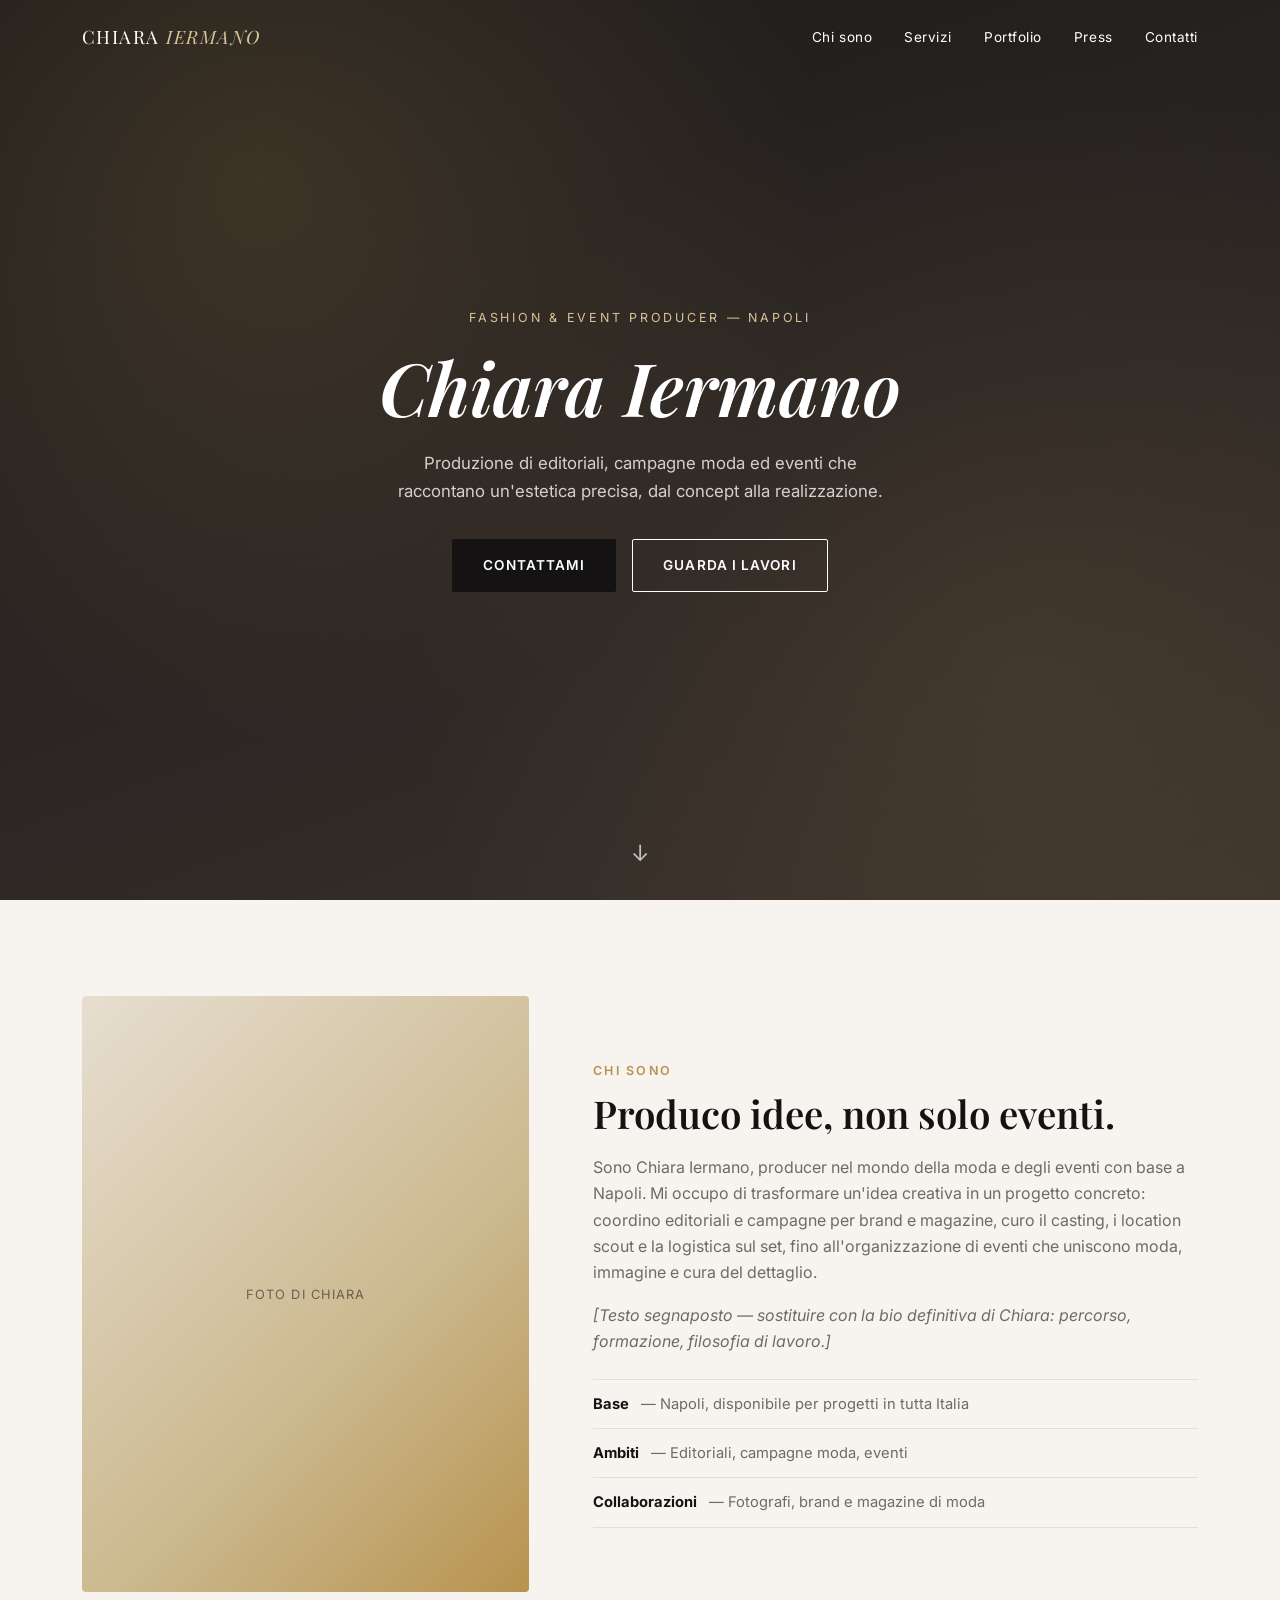
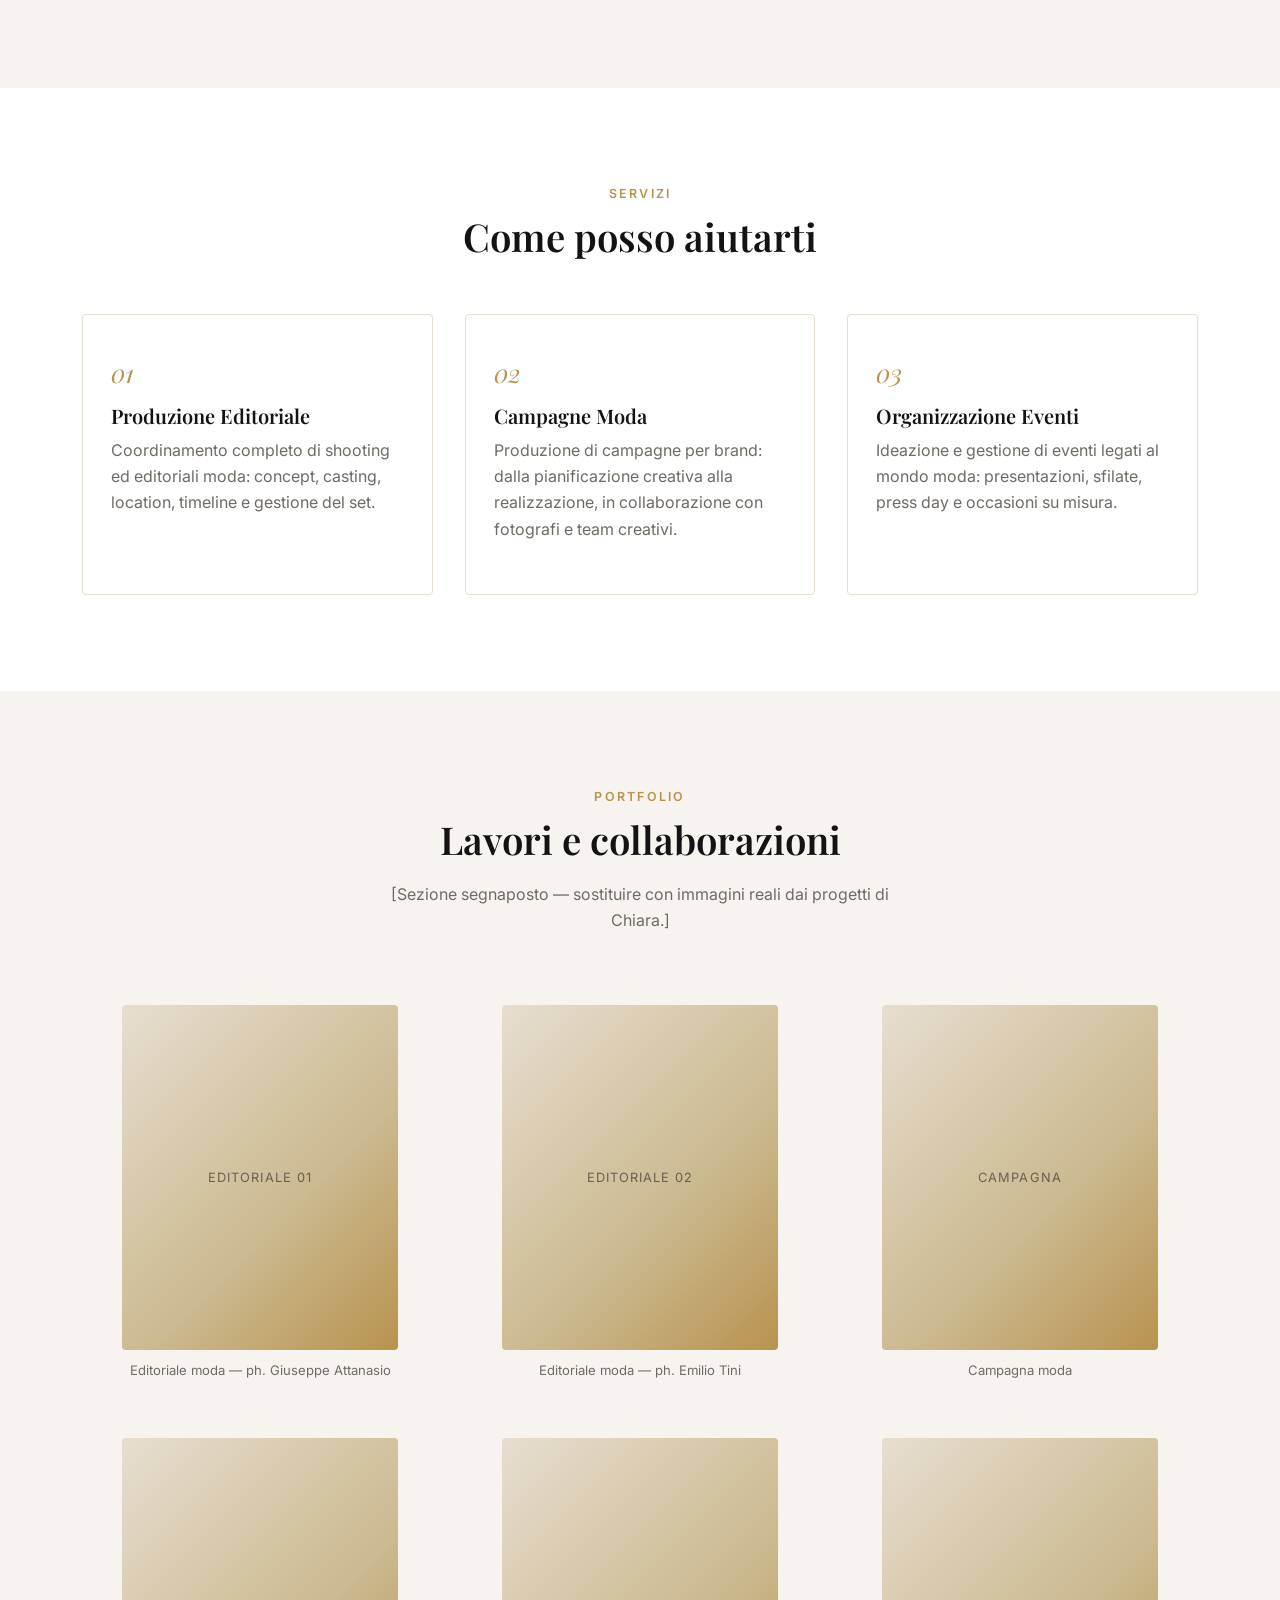
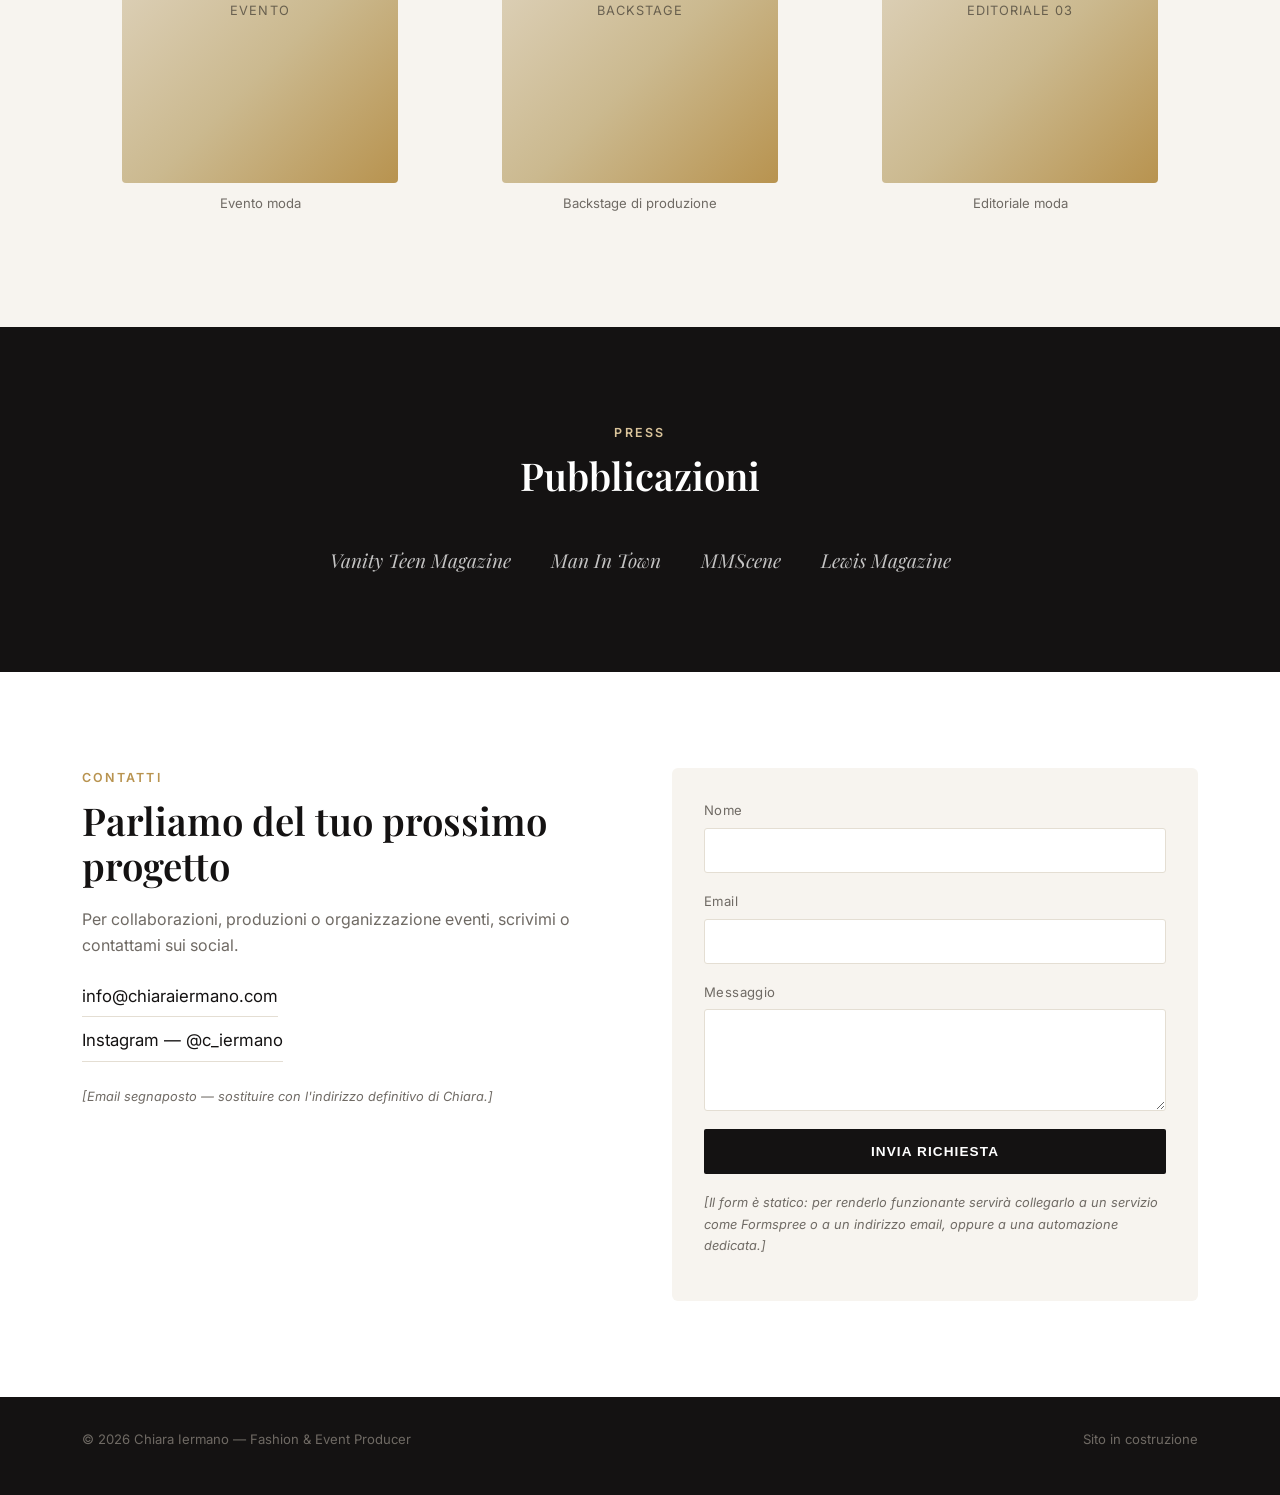
==== index.html @ 9335c9b2 "Primo commit: sito Chiara Iermano" ====
<!DOCTYPE html>
<html lang="it">
<head>
<meta charset="UTF-8">
<meta name="viewport" content="width=device-width, initial-scale=1.0">
<title>Chiara Iermano — Fashion &amp; Event Producer</title>
<meta name="description" content="Chiara Iermano, producer moda ed eventi a Napoli. Produzione editoriali, campagne e organizzazione eventi.">

<!-- Favicon -->
<link rel="icon" href="images/favicon.svg" type="image/svg+xml">

<!-- Fonts -->
<link rel="preconnect" href="https://fonts.googleapis.com">
<link rel="preconnect" href="https://fonts.gstatic.com" crossorigin>
<link href="https://fonts.googleapis.com/css2?family=Playfair+Display:ital,wght@0,400;0,600;1,400&family=Inter:wght@300;400;500;600&display=swap" rel="stylesheet">

<link rel="stylesheet" href="css/style.css">
</head>
<body>

<!-- ===== NAV ===== -->
<header class="site-header" id="site-header">
  <div class="container header-inner">
    <a href="#top" class="logo">CHIARA <span>IERMANO</span></a>
    <nav class="main-nav" id="main-nav">
      <a href="#about">Chi sono</a>
      <a href="#services">Servizi</a>
      <a href="#portfolio">Portfolio</a>
      <a href="#press">Press</a>
      <a href="#contact">Contatti</a>
    </nav>
    <button class="nav-toggle" id="nav-toggle" aria-label="Apri menu">
      <span></span><span></span><span></span>
    </button>
  </div>
</header>

<!-- ===== HERO ===== -->
<section class="hero" id="top">
  <div class="hero-overlay"></div>
  <div class="hero-content">
    <p class="eyebrow">Fashion &amp; Event Producer — Napoli</p>
    <h1>Chiara Iermano</h1>
    <p class="hero-sub">Produzione di editoriali, campagne moda ed eventi che raccontano un'estetica precisa, dal concept alla realizzazione.</p>
    <div class="hero-actions">
      <a href="#contact" class="btn btn-primary">Contattami</a>
      <a href="#portfolio" class="btn btn-outline">Guarda i lavori</a>
    </div>
  </div>
  <a href="#about" class="scroll-cue" aria-label="Scorri">↓</a>
</section>

<!-- ===== ABOUT ===== -->
<section class="about" id="about">
  <div class="container about-grid">
    <div class="about-media">
      <div class="media-placeholder portrait">
        <span>Foto di Chiara</span>
      </div>
    </div>
    <div class="about-text">
      <p class="section-label">Chi sono</p>
      <h2>Produco idee, non solo eventi.</h2>
      <p>
        Sono Chiara Iermano, producer nel mondo della moda e degli eventi con base a Napoli.
        Mi occupo di trasformare un'idea creativa in un progetto concreto: coordino
        editoriali e campagne per brand e magazine, curo il casting, i location scout e la
        logistica sul set, fino all'organizzazione di eventi che uniscono moda, immagine e
        cura del dettaglio.
      </p>
      <p>
        <em>[Testo segnaposto — sostituire con la bio definitiva di Chiara: percorso,
        formazione, filosofia di lavoro.]</em>
      </p>
      <ul class="about-facts">
        <li><strong>Base</strong> — Napoli, disponibile per progetti in tutta Italia</li>
        <li><strong>Ambiti</strong> — Editoriali, campagne moda, eventi</li>
        <li><strong>Collaborazioni</strong> — Fotografi, brand e magazine di moda</li>
      </ul>
    </div>
  </div>
</section>

<!-- ===== SERVICES ===== -->
<section class="services" id="services">
  <div class="container">
    <p class="section-label center">Servizi</p>
    <h2 class="center">Come posso aiutarti</h2>
    <div class="services-grid">
      <article class="service-card">
        <div class="service-icon">01</div>
        <h3>Produzione Editoriale</h3>
        <p>Coordinamento completo di shooting ed editoriali moda: concept, casting,
        location, timeline e gestione del set.</p>
      </article>
      <article class="service-card">
        <div class="service-icon">02</div>
        <h3>Campagne Moda</h3>
        <p>Produzione di campagne per brand: dalla pianificazione creativa alla
        realizzazione, in collaborazione con fotografi e team creativi.</p>
      </article>
      <article class="service-card">
        <div class="service-icon">03</div>
        <h3>Organizzazione Eventi</h3>
        <p>Ideazione e gestione di eventi legati al mondo moda: presentazioni,
        sfilate, press day e occasioni su misura.</p>
      </article>
    </div>
  </div>
</section>

<!-- ===== PORTFOLIO ===== -->
<section class="portfolio" id="portfolio">
  <div class="container">
    <p class="section-label center">Portfolio</p>
    <h2 class="center">Lavori e collaborazioni</h2>
    <p class="section-intro center">
      [Sezione segnaposto — sostituire con immagini reali dai progetti di Chiara.]
    </p>
    <div class="portfolio-grid">
      <figure class="portfolio-item">
        <div class="media-placeholder"><span>Editoriale 01</span></div>
        <figcaption>Editoriale moda — ph. Giuseppe Attanasio</figcaption>
      </figure>
      <figure class="portfolio-item">
        <div class="media-placeholder"><span>Editoriale 02</span></div>
        <figcaption>Editoriale moda — ph. Emilio Tini</figcaption>
      </figure>
      <figure class="portfolio-item">
        <div class="media-placeholder"><span>Campagna</span></div>
        <figcaption>Campagna moda</figcaption>
      </figure>
      <figure class="portfolio-item">
        <div class="media-placeholder"><span>Evento</span></div>
        <figcaption>Evento moda</figcaption>
      </figure>
      <figure class="portfolio-item">
        <div class="media-placeholder"><span>Backstage</span></div>
        <figcaption>Backstage di produzione</figcaption>
      </figure>
      <figure class="portfolio-item">
        <div class="media-placeholder"><span>Editoriale 03</span></div>
        <figcaption>Editoriale moda</figcaption>
      </figure>
    </div>
  </div>
</section>

<!-- ===== PRESS ===== -->
<section class="press" id="press">
  <div class="container">
    <p class="section-label center">Press</p>
    <h2 class="center">Pubblicazioni</h2>
    <div class="press-list">
      <span>Vanity Teen Magazine</span>
      <span>Man In Town</span>
      <span>MMScene</span>
      <span>Lewis Magazine</span>
    </div>
  </div>
</section>

<!-- ===== CONTACT ===== -->
<section class="contact" id="contact">
  <div class="container contact-grid">
    <div class="contact-text">
      <p class="section-label">Contatti</p>
      <h2>Parliamo del tuo prossimo progetto</h2>
      <p>Per collaborazioni, produzioni o organizzazione eventi, scrivimi o contattami sui social.</p>
      <div class="contact-details">
        <a href="mailto:info@chiaraiermano.com">info@chiaraiermano.com</a>
        <a href="https://www.instagram.com/c_iermano/" target="_blank" rel="noopener">Instagram — @c_iermano</a>
      </div>
      <p class="contact-note">[Email segnaposto — sostituire con l'indirizzo definitivo di Chiara.]</p>
    </div>
    <form class="contact-form" id="contact-form">
      <label>Nome
        <input type="text" name="name" required>
      </label>
      <label>Email
        <input type="email" name="email" required>
      </label>
      <label>Messaggio
        <textarea name="message" rows="4" required></textarea>
      </label>
      <button type="submit" class="btn btn-primary">Invia richiesta</button>
      <p class="form-note">[Il form è statico: per renderlo funzionante servirà collegarlo a un servizio come Formspree o a un indirizzo email, oppure a una automazione dedicata.]</p>
    </form>
  </div>
</section>

<footer class="site-footer">
  <div class="container footer-inner">
    <p>© <span id="year"></span> Chiara Iermano — Fashion &amp; Event Producer</p>
    <p class="footer-credit">Sito in costruzione</p>
  </div>
</footer>

<script src="js/main.js"></script>
</body>
</html>
---- css/style.css ----
/* ============================================
   Chiara Iermano — Fashion & Event Producer
   Stylesheet
   ============================================ */

:root {
  --color-ink: #141212;
  --color-cream: #f7f4ef;
  --color-white: #ffffff;
  --color-gold: #b8934f;
  --color-gold-soft: #d9c39a;
  --color-grey: #6f6a64;
  --color-line: #e4ded3;

  --font-display: "Playfair Display", Georgia, serif;
  --font-body: "Inter", -apple-system, BlinkMacSystemFont, "Segoe UI", sans-serif;

  --container-width: 1180px;
  --transition: 0.35s ease;
}

* { box-sizing: border-box; }

html { scroll-behavior: smooth; }

body {
  margin: 0;
  font-family: var(--font-body);
  color: var(--color-ink);
  background: var(--color-cream);
  line-height: 1.65;
  font-weight: 400;
}

img { max-width: 100%; display: block; }

.container {
  max-width: var(--container-width);
  margin: 0 auto;
  padding: 0 32px;
}

h1, h2, h3 {
  font-family: var(--font-display);
  font-weight: 600;
  line-height: 1.15;
  margin: 0 0 0.5em;
}

h2 { font-size: clamp(1.8rem, 3vw, 2.6rem); }
h3 { font-size: 1.25rem; }

p { margin: 0 0 1em; color: var(--color-grey); }

a { color: inherit; text-decoration: none; }

.center { text-align: center; }

.section-label {
  text-transform: uppercase;
  letter-spacing: 0.18em;
  font-size: 0.78rem;
  color: var(--color-gold);
  font-weight: 600;
  margin-bottom: 0.75em;
}

.section-intro {
  max-width: 560px;
  margin-left: auto;
  margin-right: auto;
}

section { padding: 96px 0; }

/* ===== Buttons ===== */
.btn {
  display: inline-block;
  padding: 14px 30px;
  border-radius: 2px;
  font-size: 0.85rem;
  letter-spacing: 0.08em;
  text-transform: uppercase;
  font-weight: 600;
  transition: background var(--transition), color var(--transition), border-color var(--transition);
  border: 1px solid transparent;
  cursor: pointer;
}

.btn-primary {
  background: var(--color-ink);
  color: var(--color-white);
}
.btn-primary:hover { background: var(--color-gold); }

.btn-outline {
  border-color: var(--color-white);
  color: var(--color-white);
}
.btn-outline:hover { background: rgba(255,255,255,0.12); }

/* ===== Header ===== */
.site-header {
  position: fixed;
  top: 0; left: 0; right: 0;
  z-index: 100;
  padding: 22px 0;
  transition: background var(--transition), padding var(--transition), box-shadow var(--transition);
}

.site-header.scrolled {
  background: rgba(247, 244, 239, 0.95);
  backdrop-filter: blur(6px);
  padding: 14px 0;
  box-shadow: 0 2px 18px rgba(0,0,0,0.06);
}

.header-inner {
  display: flex;
  align-items: center;
  justify-content: space-between;
}

.logo {
  font-family: var(--font-display);
  font-size: 1.15rem;
  letter-spacing: 0.08em;
  color: var(--color-white);
  transition: color var(--transition);
}
.logo span { color: var(--color-gold-soft); font-style: italic; }

.site-header.scrolled .logo { color: var(--color-ink); }
.site-header.scrolled .logo span { color: var(--color-gold); }

.main-nav {
  display: flex;
  gap: 32px;
}
.main-nav a {
  font-size: 0.85rem;
  letter-spacing: 0.04em;
  color: var(--color-white);
  transition: color var(--transition);
  position: relative;
}
.site-header.scrolled .main-nav a { color: var(--color-ink); }
.main-nav a::after {
  content: "";
  position: absolute;
  left: 0; bottom: -4px;
  width: 0; height: 1px;
  background: currentColor;
  transition: width var(--transition);
}
.main-nav a:hover::after { width: 100%; }

.nav-toggle {
  display: none;
  flex-direction: column;
  gap: 5px;
  background: none;
  border: none;
  cursor: pointer;
  padding: 6px;
}
.nav-toggle span {
  width: 24px; height: 2px;
  background: var(--color-white);
  transition: background var(--transition);
}
.site-header.scrolled .nav-toggle span { background: var(--color-ink); }

/* ===== Hero ===== */
.hero {
  position: relative;
  min-height: 100vh;
  display: flex;
  align-items: center;
  justify-content: center;
  text-align: center;
  background: linear-gradient(160deg, #1c1a19 0%, #2b2624 55%, #3a322c 100%);
  overflow: hidden;
}

.hero-overlay {
  position: absolute;
  inset: 0;
  background:
    radial-gradient(circle at 20% 20%, rgba(184,147,79,0.18), transparent 45%),
    radial-gradient(circle at 80% 75%, rgba(184,147,79,0.12), transparent 50%);
}

.hero-content {
  position: relative;
  z-index: 1;
  max-width: 720px;
  padding: 0 24px;
  color: var(--color-white);
}

.eyebrow {
  text-transform: uppercase;
  letter-spacing: 0.22em;
  font-size: 0.78rem;
  color: var(--color-gold-soft);
  margin-bottom: 1.2em;
}

.hero h1 {
  font-size: clamp(2.6rem, 7vw, 4.6rem);
  font-style: italic;
  color: var(--color-white);
  margin-bottom: 0.3em;
}

.hero-sub {
  color: rgba(255,255,255,0.78);
  font-size: 1.05rem;
  max-width: 520px;
  margin: 0 auto 2em;
}

.hero-actions {
  display: flex;
  gap: 16px;
  justify-content: center;
  flex-wrap: wrap;
}

.scroll-cue {
  position: absolute;
  bottom: 28px;
  left: 50%;
  transform: translateX(-50%);
  color: rgba(255,255,255,0.7);
  font-size: 1.4rem;
  animation: bob 2.2s infinite ease-in-out;
}
@keyframes bob {
  0%, 100% { transform: translate(-50%, 0); }
  50% { transform: translate(-50%, 8px); }
}

/* ===== About ===== */
.about-grid {
  display: grid;
  grid-template-columns: 0.85fr 1.15fr;
  gap: 64px;
  align-items: center;
}

.media-placeholder {
  background: linear-gradient(135deg, #e7ded0, #cbb98f 60%, #b8934f);
  border-radius: 4px;
  display: flex;
  align-items: center;
  justify-content: center;
  color: rgba(20,18,18,0.55);
  font-size: 0.8rem;
  letter-spacing: 0.08em;
  text-transform: uppercase;
  aspect-ratio: 4 / 5;
}
.media-placeholder.portrait { aspect-ratio: 3 / 4; }

.about-facts {
  list-style: none;
  padding: 0;
  margin: 1.5em 0 0;
  border-top: 1px solid var(--color-line);
}
.about-facts li {
  padding: 12px 0;
  border-bottom: 1px solid var(--color-line);
  font-size: 0.92rem;
  color: var(--color-grey);
}
.about-facts strong { color: var(--color-ink); margin-right: 8px; }

/* ===== Services ===== */
.services { background: var(--color-white); }

.services-grid {
  display: grid;
  grid-template-columns: repeat(3, 1fr);
  gap: 32px;
  margin-top: 56px;
}

.service-card {
  padding: 36px 28px;
  border: 1px solid var(--color-line);
  border-radius: 4px;
  transition: transform var(--transition), box-shadow var(--transition), border-color var(--transition);
}
.service-card:hover {
  transform: translateY(-6px);
  box-shadow: 0 18px 40px rgba(20,18,18,0.08);
  border-color: transparent;
}

.service-icon {
  font-family: var(--font-display);
  font-style: italic;
  color: var(--color-gold);
  font-size: 1.6rem;
  margin-bottom: 0.4em;
}

/* ===== Portfolio ===== */
.portfolio-grid {
  display: grid;
  grid-template-columns: repeat(3, 1fr);
  gap: 24px;
  margin-top: 56px;
}

.portfolio-item figcaption {
  margin-top: 10px;
  font-size: 0.82rem;
  color: var(--color-grey);
  text-align: center;
}

/* ===== Press ===== */
.press { background: var(--color-ink); }
.press h2, .press .section-label { color: var(--color-white); }
.press .section-label { color: var(--color-gold-soft); }

.press-list {
  display: flex;
  flex-wrap: wrap;
  justify-content: center;
  gap: 40px;
  margin-top: 48px;
}
.press-list span {
  font-family: var(--font-display);
  font-style: italic;
  font-size: 1.2rem;
  color: rgba(255,255,255,0.75);
}

/* ===== Contact ===== */
.contact { background: var(--color-white); }

.contact-grid {
  display: grid;
  grid-template-columns: 1fr 1fr;
  gap: 64px;
  align-items: start;
}

.contact-details {
  display: flex;
  flex-direction: column;
  gap: 10px;
  margin: 1.5em 0;
}
.contact-details a {
  font-size: 1.05rem;
  border-bottom: 1px solid var(--color-line);
  padding-bottom: 6px;
  width: fit-content;
  transition: border-color var(--transition), color var(--transition);
}
.contact-details a:hover { border-color: var(--color-gold); color: var(--color-gold); }

.contact-note, .form-note {
  font-size: 0.8rem;
  color: var(--color-grey);
  font-style: italic;
}

.contact-form {
  display: flex;
  flex-direction: column;
  gap: 18px;
  background: var(--color-cream);
  padding: 32px;
  border-radius: 6px;
}
.contact-form label {
  display: flex;
  flex-direction: column;
  font-size: 0.82rem;
  letter-spacing: 0.03em;
  color: var(--color-grey);
  gap: 6px;
}
.contact-form input,
.contact-form textarea {
  font-family: var(--font-body);
  font-size: 0.95rem;
  padding: 12px 14px;
  border: 1px solid var(--color-line);
  border-radius: 3px;
  background: var(--color-white);
  color: var(--color-ink);
  resize: vertical;
}
.contact-form input:focus,
.contact-form textarea:focus {
  outline: none;
  border-color: var(--color-gold);
}

/* ===== Footer ===== */
.site-footer {
  background: var(--color-ink);
  color: rgba(255,255,255,0.6);
  padding: 32px 0;
  font-size: 0.82rem;
}
.footer-inner {
  display: flex;
  justify-content: space-between;
  flex-wrap: wrap;
  gap: 8px;
}

/* ===== Reveal animation ===== */
[data-reveal] {
  opacity: 0;
  transform: translateY(24px);
  transition: opacity 0.7s ease, transform 0.7s ease;
}
[data-reveal].is-visible {
  opacity: 1;
  transform: translateY(0);
}

/* ===== Responsive ===== */
@media (max-width: 900px) {
  .about-grid,
  .contact-grid { grid-template-columns: 1fr; }
  .services-grid { grid-template-columns: repeat(2, 1fr); }
  .portfolio-grid { grid-template-columns: repeat(2, 1fr); }
}

@media (max-width: 720px) {
  .main-nav {
    position: absolute;
    top: 100%;
    left: 0; right: 0;
    background: var(--color-cream);
    flex-direction: column;
    padding: 24px 32px;
    gap: 18px;
    display: none;
    box-shadow: 0 12px 24px rgba(0,0,0,0.08);
  }
  .main-nav.open { display: flex; }
  .main-nav a { color: var(--color-ink) !important; }
  .nav-toggle { display: flex; }
  .services-grid,
  .portfolio-grid { grid-template-columns: 1fr; }
  section { padding: 72px 0; }
}
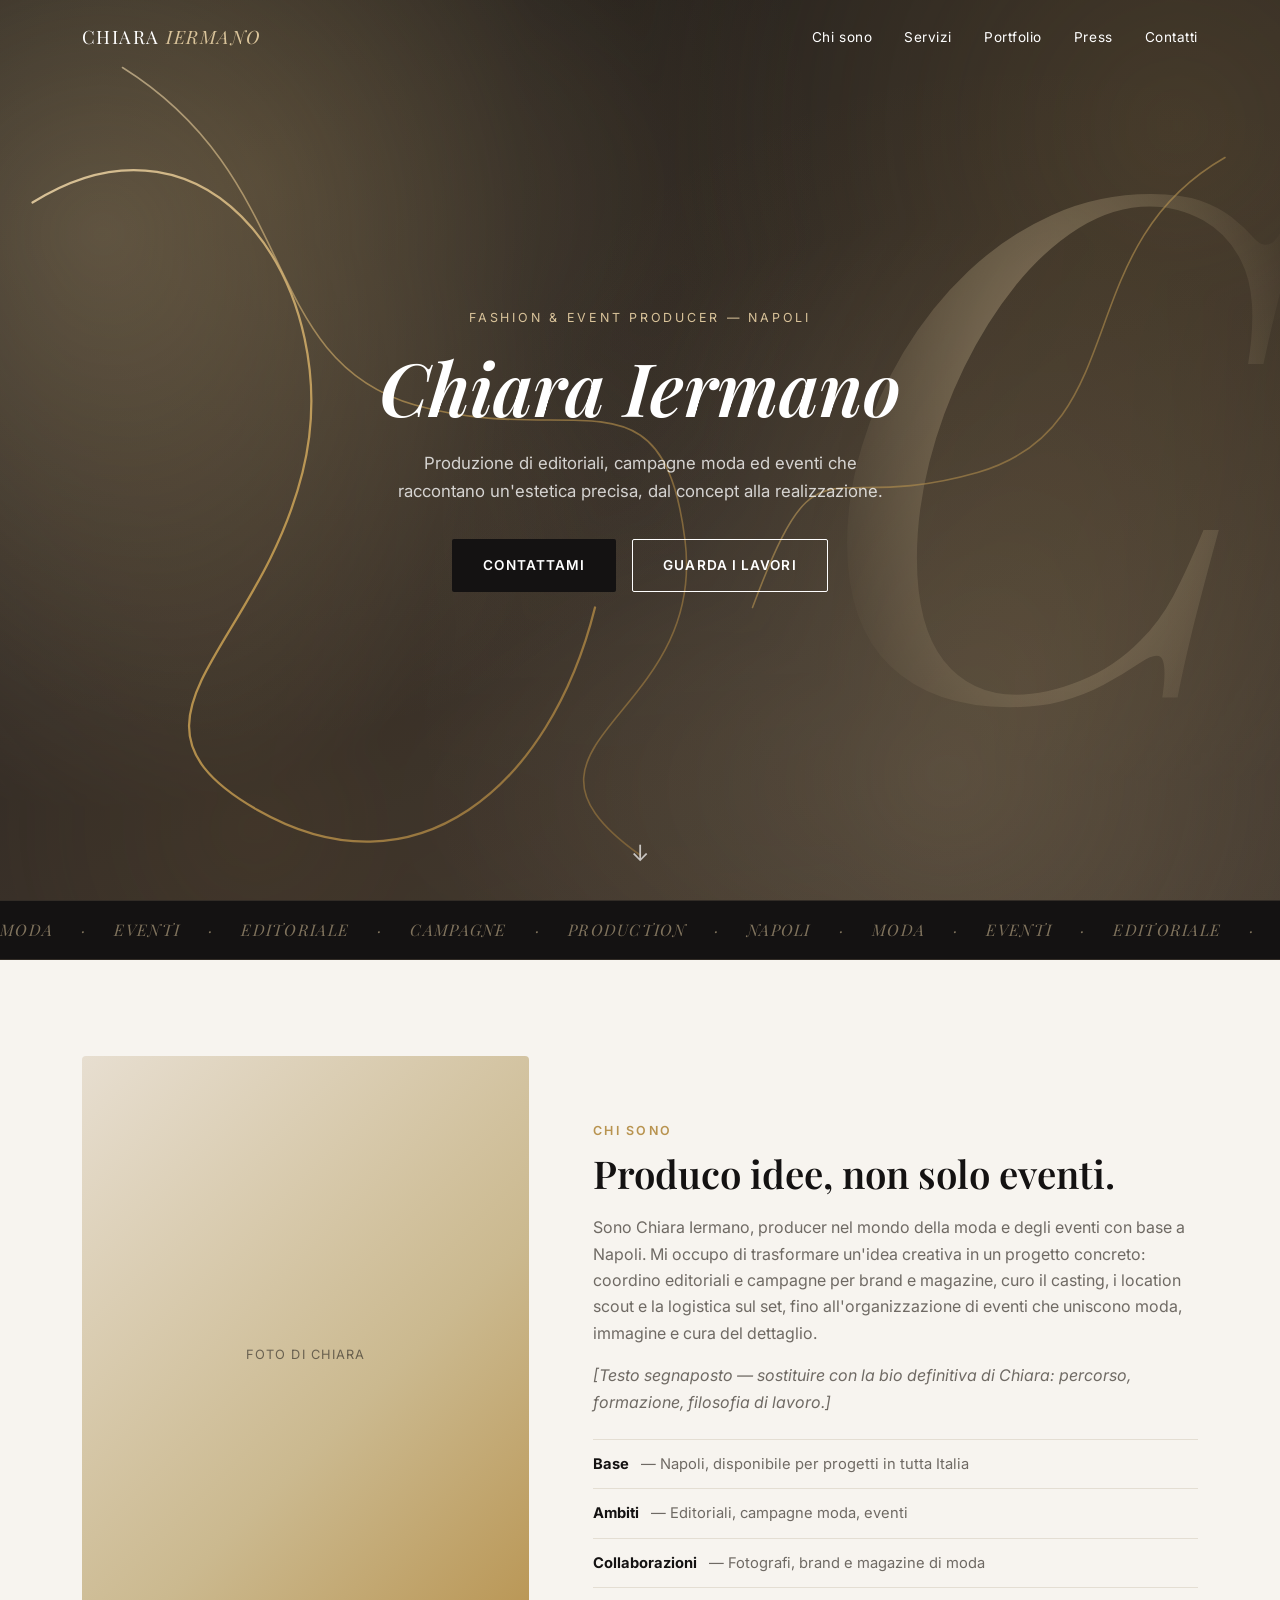
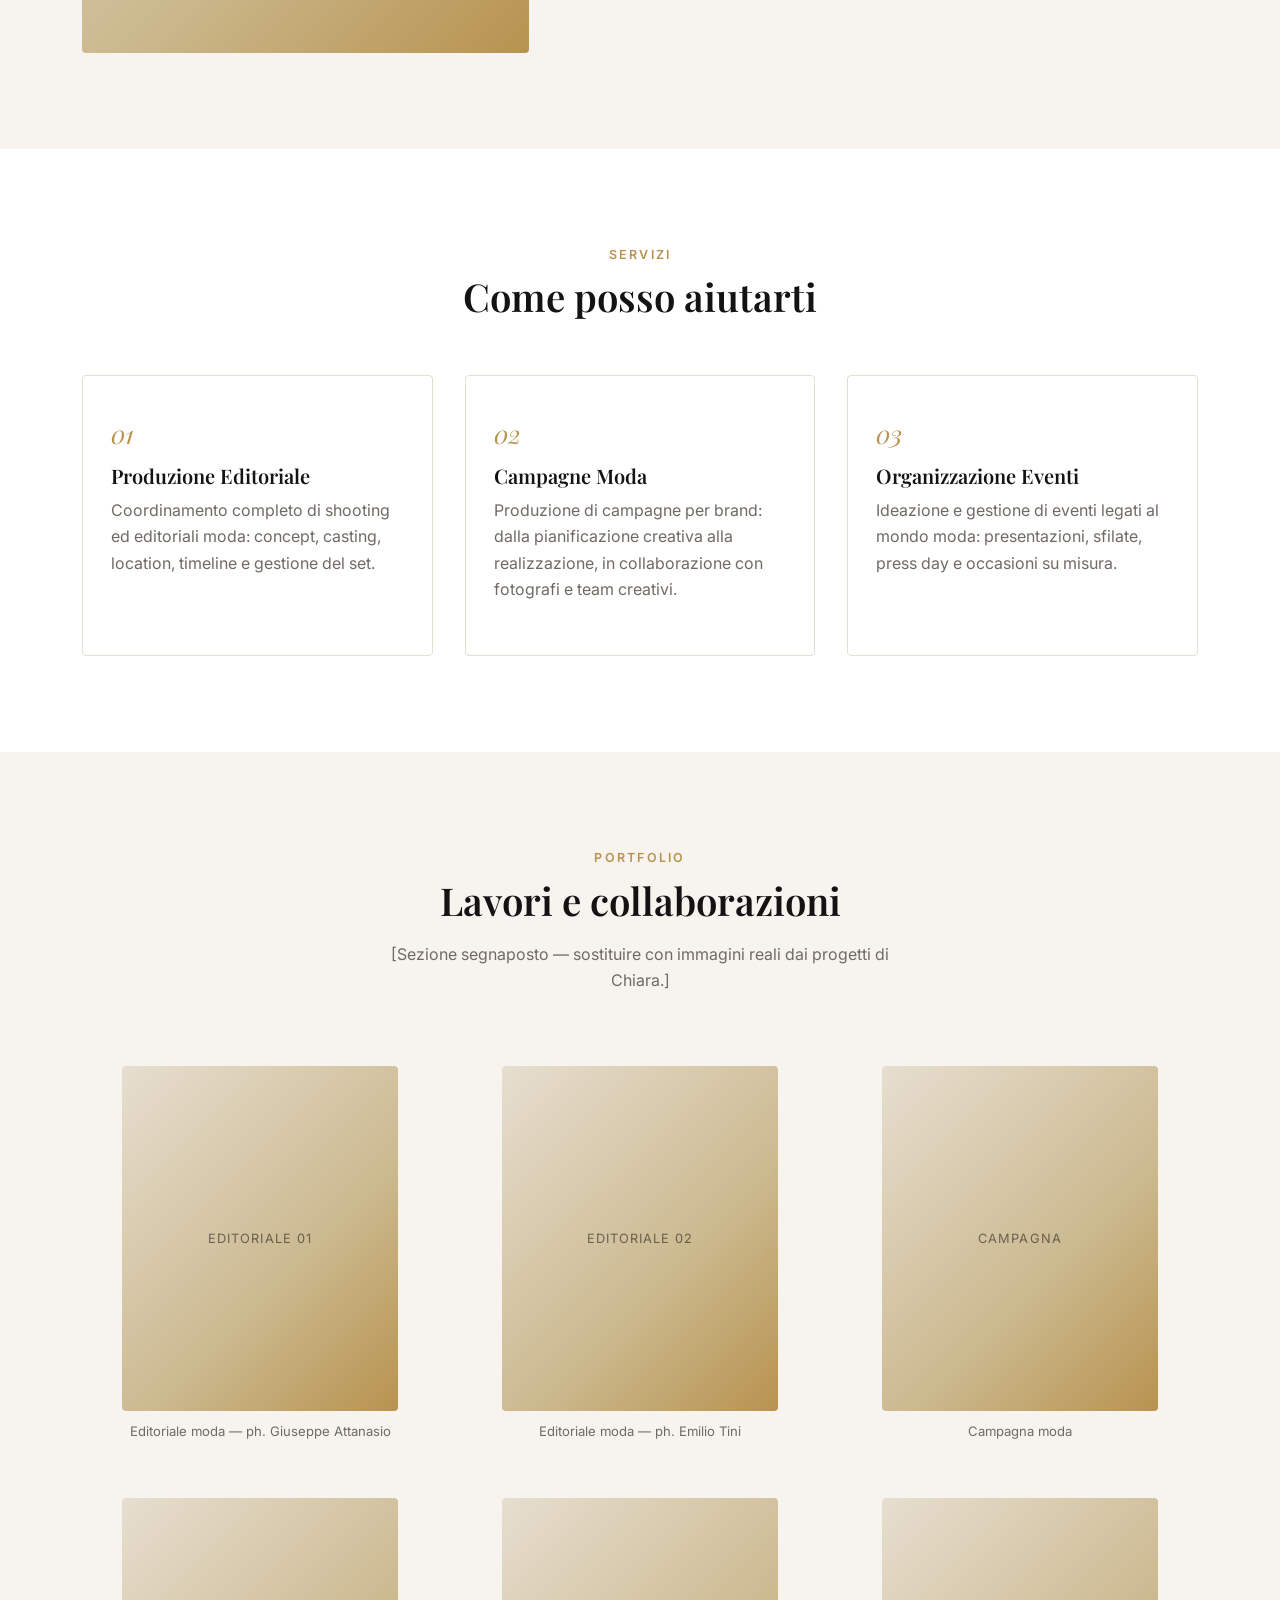
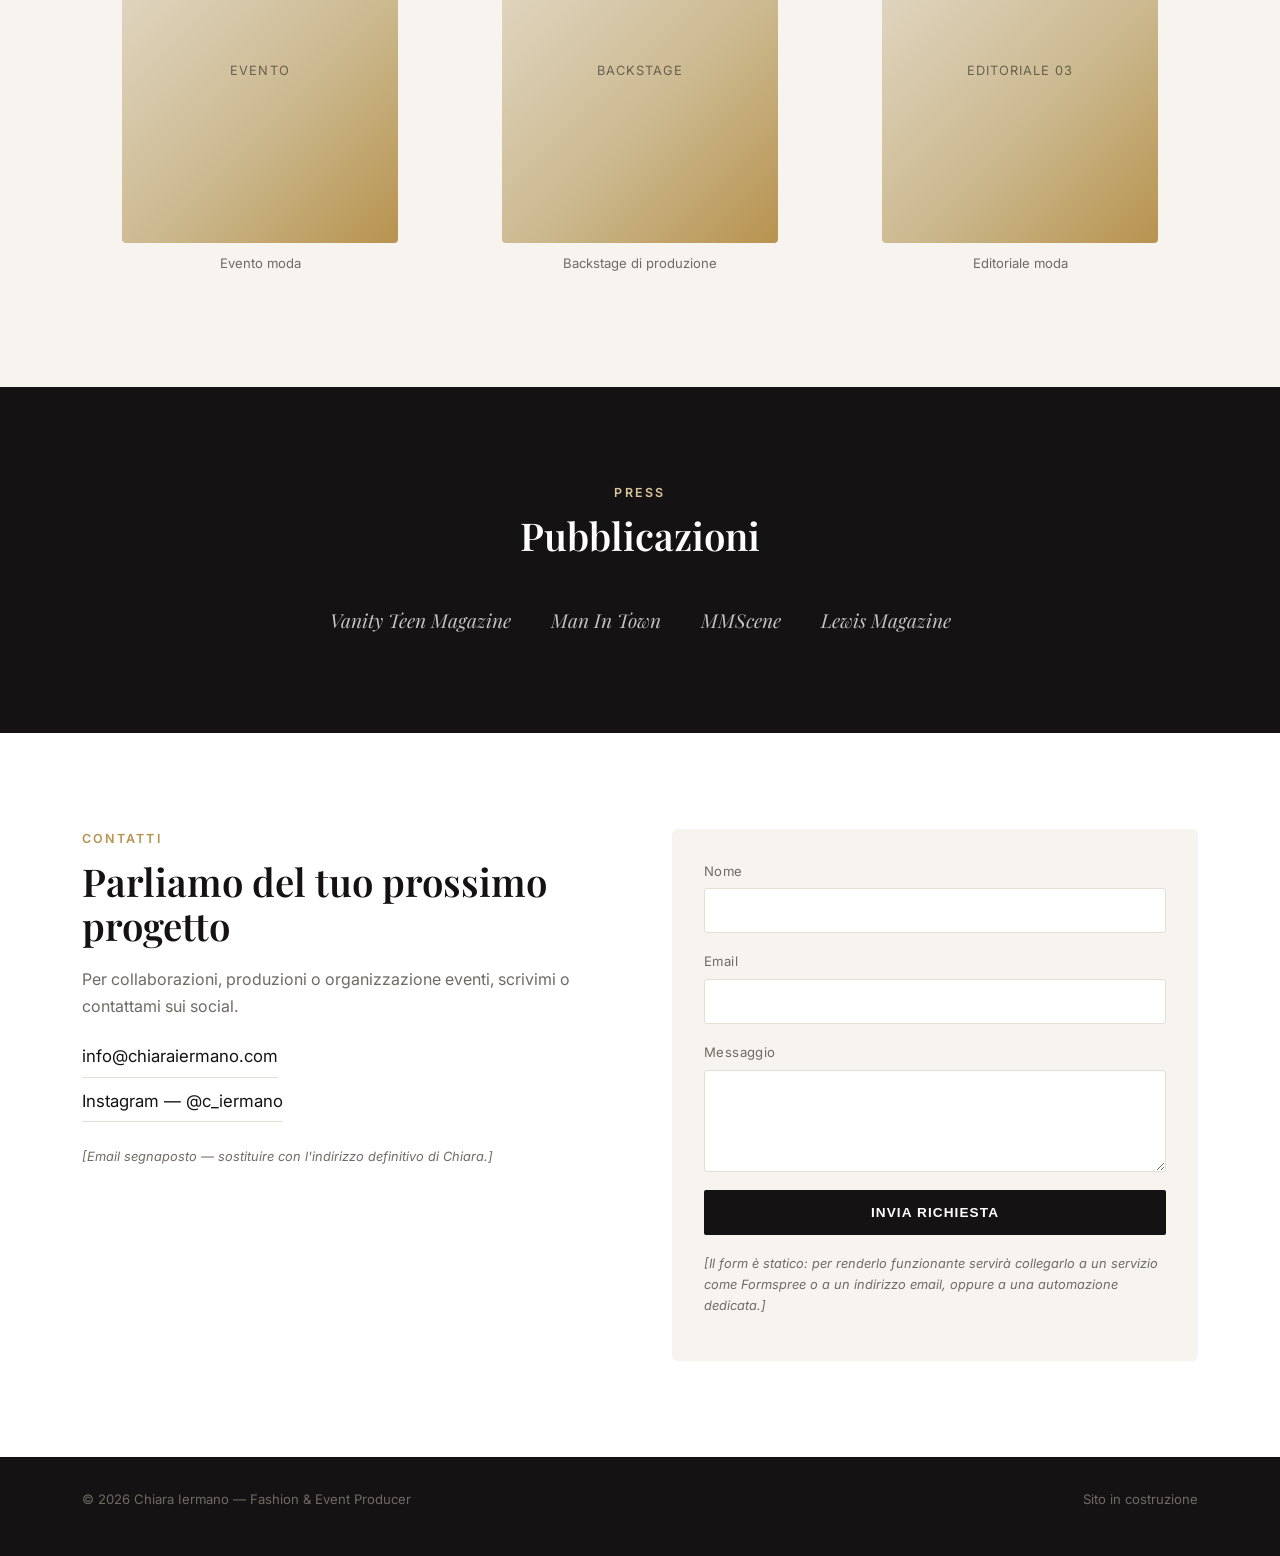
==== commit 8055e897: "Aggiunta grafica hero: linee dorate, aurora, particelle, marquee" ====
--- a/index.html
+++ b/index.html
@@ -37,7 +37,39 @@
 
 <!-- ===== HERO ===== -->
 <section class="hero" id="top">
+  <div class="hero-aurora"></div>
   <div class="hero-overlay"></div>
+
+  <!-- Grafica decorativa: linee dorate disegnate + monogramma -->
+  <svg class="hero-art" viewBox="0 0 1200 800" preserveAspectRatio="xMidYMid slice" aria-hidden="true">
+    <defs>
+      <linearGradient id="goldLine" x1="0%" y1="0%" x2="100%" y2="100%">
+        <stop offset="0%" stop-color="#d9c39a"/>
+        <stop offset="50%" stop-color="#b8934f"/>
+        <stop offset="100%" stop-color="#8a6a38"/>
+      </linearGradient>
+      <radialGradient id="monoFade" cx="50%" cy="50%" r="50%">
+        <stop offset="0%" stop-color="#d9c39a" stop-opacity="0.9"/>
+        <stop offset="100%" stop-color="#d9c39a" stop-opacity="0"/>
+      </radialGradient>
+    </defs>
+
+    <!-- Monogramma "C" gigante, sfumato, come marchio in filigrana -->
+    <text x="960" y="620" font-family="Georgia, 'Playfair Display', serif" font-style="italic"
+          font-size="620" fill="url(#monoFade)" text-anchor="middle" class="hero-mono">C</text>
+
+    <!-- Linee di contorno fluide, stile "one line drawing" moda -->
+    <path class="flow-line line-1" d="M 60 180 C 220 80, 340 260, 300 420 S 120 640, 260 720 S 520 700, 560 540"
+          fill="none" stroke="url(#goldLine)" stroke-width="2" stroke-linecap="round"/>
+    <path class="flow-line line-2" d="M 140 60 C 300 160, 260 320, 400 360 S 620 320, 640 480 S 460 660, 600 760"
+          fill="none" stroke="url(#goldLine)" stroke-width="1.4" stroke-linecap="round" opacity="0.7"/>
+    <path class="flow-line line-3" d="M 1120 140 C 980 220, 1040 380, 900 420 S 760 380, 700 540"
+          fill="none" stroke="url(#goldLine)" stroke-width="1.4" stroke-linecap="round" opacity="0.6"/>
+  </svg>
+
+  <!-- Particelle dorate fluttuanti -->
+  <div class="hero-particles" id="hero-particles" aria-hidden="true"></div>
+
   <div class="hero-content">
     <p class="eyebrow">Fashion &amp; Event Producer — Napoli</p>
     <h1>Chiara Iermano</h1>
@@ -49,6 +81,16 @@
   </div>
   <a href="#about" class="scroll-cue" aria-label="Scorri">↓</a>
 </section>
+
+<!-- ===== MARQUEE ===== -->
+<div class="marquee" aria-hidden="true">
+  <div class="marquee-track">
+    <span>MODA</span><span>·</span><span>EVENTI</span><span>·</span><span>EDITORIALE</span><span>·</span>
+    <span>CAMPAGNE</span><span>·</span><span>PRODUCTION</span><span>·</span><span>NAPOLI</span><span>·</span>
+    <span>MODA</span><span>·</span><span>EVENTI</span><span>·</span><span>EDITORIALE</span><span>·</span>
+    <span>CAMPAGNE</span><span>·</span><span>PRODUCTION</span><span>·</span><span>NAPOLI</span><span>·</span>
+  </div>
+</div>
 
 <!-- ===== ABOUT ===== -->
 <section class="about" id="about">
@@ -76,7 +118,7 @@
         <li><strong>Base</strong> — Napoli, disponibile per progetti in tutta Italia</li>
         <li><strong>Ambiti</strong> — Editoriali, campagne moda, eventi</li>
         <li><strong>Collaborazioni</strong> — Fotografi, brand e magazine di moda</li>
-      </ul>
+    </ul>
     </div>
   </div>
 </section>
--- a/css/style.css
+++ b/css/style.css
@@ -186,9 +186,127 @@
 .hero-overlay {
   position: absolute;
   inset: 0;
+  z-index: 0;
   background:
     radial-gradient(circle at 20% 20%, rgba(184,147,79,0.18), transparent 45%),
     radial-gradient(circle at 80% 75%, rgba(184,147,79,0.12), transparent 50%);
+}
+
+/* Aurora animata sullo sfondo dell'hero: mesh di luce che si muove lentamente */
+.hero-aurora {
+  position: absolute;
+  inset: -10%;
+  z-index: 0;
+  background:
+    radial-gradient(circle at 15% 30%, rgba(217,195,154,0.30), transparent 38%),
+    radial-gradient(circle at 85% 20%, rgba(184,147,79,0.24), transparent 42%),
+    radial-gradient(circle at 70% 80%, rgba(217,195,154,0.20), transparent 40%),
+    radial-gradient(circle at 25% 85%, rgba(138,106,56,0.22), transparent 40%);
+  filter: blur(10px);
+  animation: auroraShift 22s ease-in-out infinite alternate;
+  opacity: 0.9;
+}
+@keyframes auroraShift {
+  0%   { transform: translate(0, 0) scale(1); }
+  50%  { transform: translate(-3%, 2%) scale(1.08); }
+  100% { transform: translate(2%, -2%) scale(1.03); }
+}
+
+/* Grafica SVG decorativa: monogramma + linee disegnate */
+.hero-art {
+  position: absolute;
+  inset: 0;
+  width: 100%;
+  height: 100%;
+  z-index: 0;
+  pointer-events: none;
+}
+.hero-mono {
+  opacity: 0.5;
+  animation: monoBreathe 8s ease-in-out infinite;
+}
+@keyframes monoBreathe {
+  0%, 100% { opacity: 0.4; }
+  50%      { opacity: 0.6; }
+}
+
+.flow-line {
+  stroke-dasharray: 1400;
+  stroke-dashoffset: 1400;
+  animation: drawLine 3.2s ease forwards, floatLine 10s ease-in-out infinite;
+  animation-delay: 0.3s, 3.5s;
+  transform-origin: center;
+}
+.line-2 { animation-delay: 0.7s, 3.9s; }
+.line-3 { animation-delay: 1.1s, 4.3s; }
+
+@keyframes drawLine {
+  to { stroke-dashoffset: 0; }
+}
+@keyframes floatLine {
+  0%, 100% { transform: translateY(0) rotate(0deg); }
+  50%      { transform: translateY(-14px) rotate(0.4deg); }
+}
+
+/* Particelle dorate fluttuanti */
+.hero-particles {
+  position: absolute;
+  inset: 0;
+  overflow: hidden;
+  z-index: 0;
+  pointer-events: none;
+}
+.particle {
+  position: absolute;
+  bottom: -20px;
+  width: 4px;
+  height: 4px;
+  border-radius: 50%;
+  background: radial-gradient(circle, #f1e2c2 0%, #b8934f 70%, transparent 100%);
+  opacity: 0;
+  animation-name: particleRise;
+  animation-timing-function: ease-in;
+  animation-iteration-count: infinite;
+}
+@keyframes particleRise {
+  0%   { transform: translateY(0) translateX(0); opacity: 0; }
+  10%  { opacity: 0.85; }
+  90%  { opacity: 0.4; }
+  100% { transform: translateY(-620px) translateX(var(--drift, 30px)); opacity: 0; }
+}
+
+/* Striscia marquee tra hero e sezione about */
+.marquee {
+  background: var(--color-ink);
+  overflow: hidden;
+  padding: 16px 0;
+  border-top: 1px solid rgba(217,195,154,0.15);
+  border-bottom: 1px solid rgba(217,195,154,0.15);
+}
+.marquee-track {
+  display: flex;
+  width: max-content;
+  gap: 28px;
+  animation: marqueeScroll 26s linear infinite;
+}
+.marquee-track span {
+  font-family: var(--font-display);
+  font-style: italic;
+  font-size: 1rem;
+  letter-spacing: 0.08em;
+  color: rgba(217,195,154,0.55);
+  white-space: nowrap;
+}
+@keyframes marqueeScroll {
+  from { transform: translateX(0); }
+  to   { transform: translateX(-50%); }
+}
+
+@media (prefers-reduced-motion: reduce) {
+  .hero-aurora, .flow-line, .hero-mono, .particle, .marquee-track {
+    animation: none !important;
+  }
+  .flow-line { stroke-dashoffset: 0; }
 }
 
 .hero-content {
@@ -230,6 +348,7 @@
 
 .scroll-cue {
   position: absolute;
+  z-index: 1;
   bottom: 28px;
   left: 50%;
   transform: translateX(-50%);
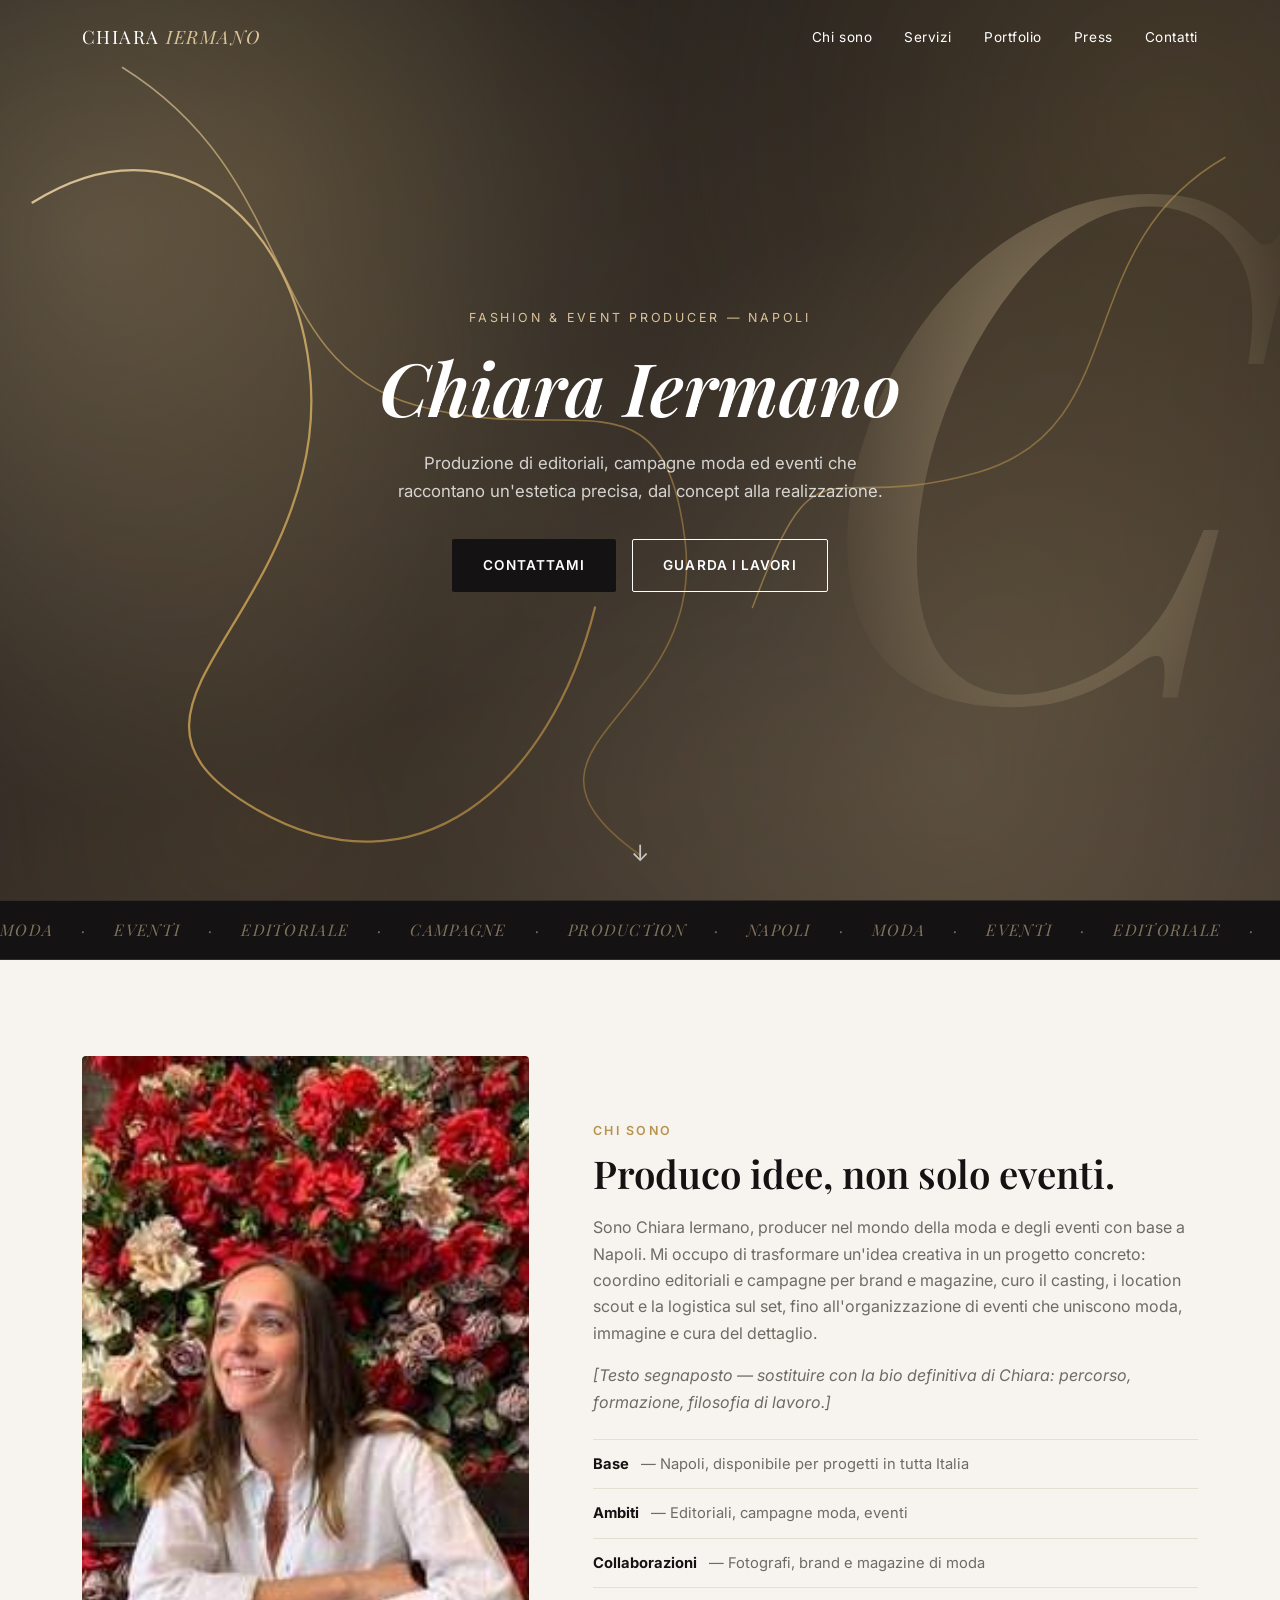
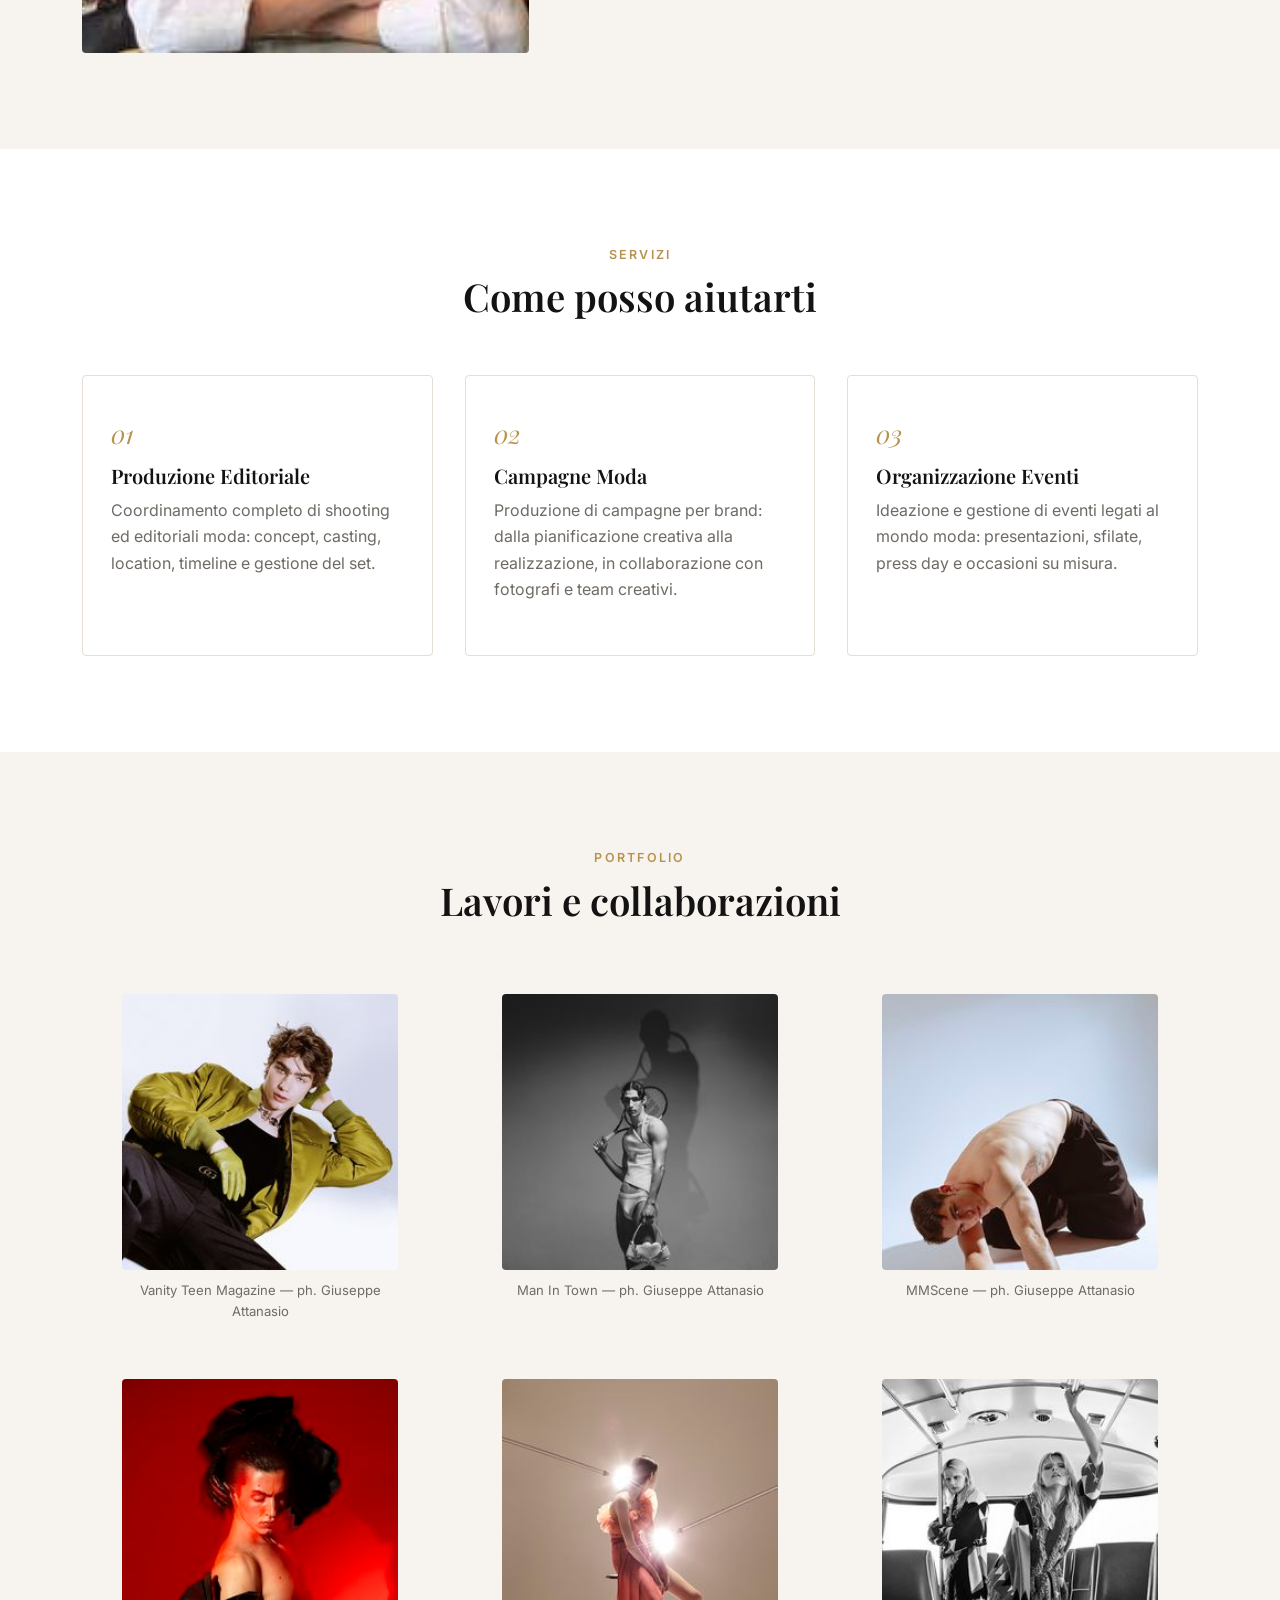
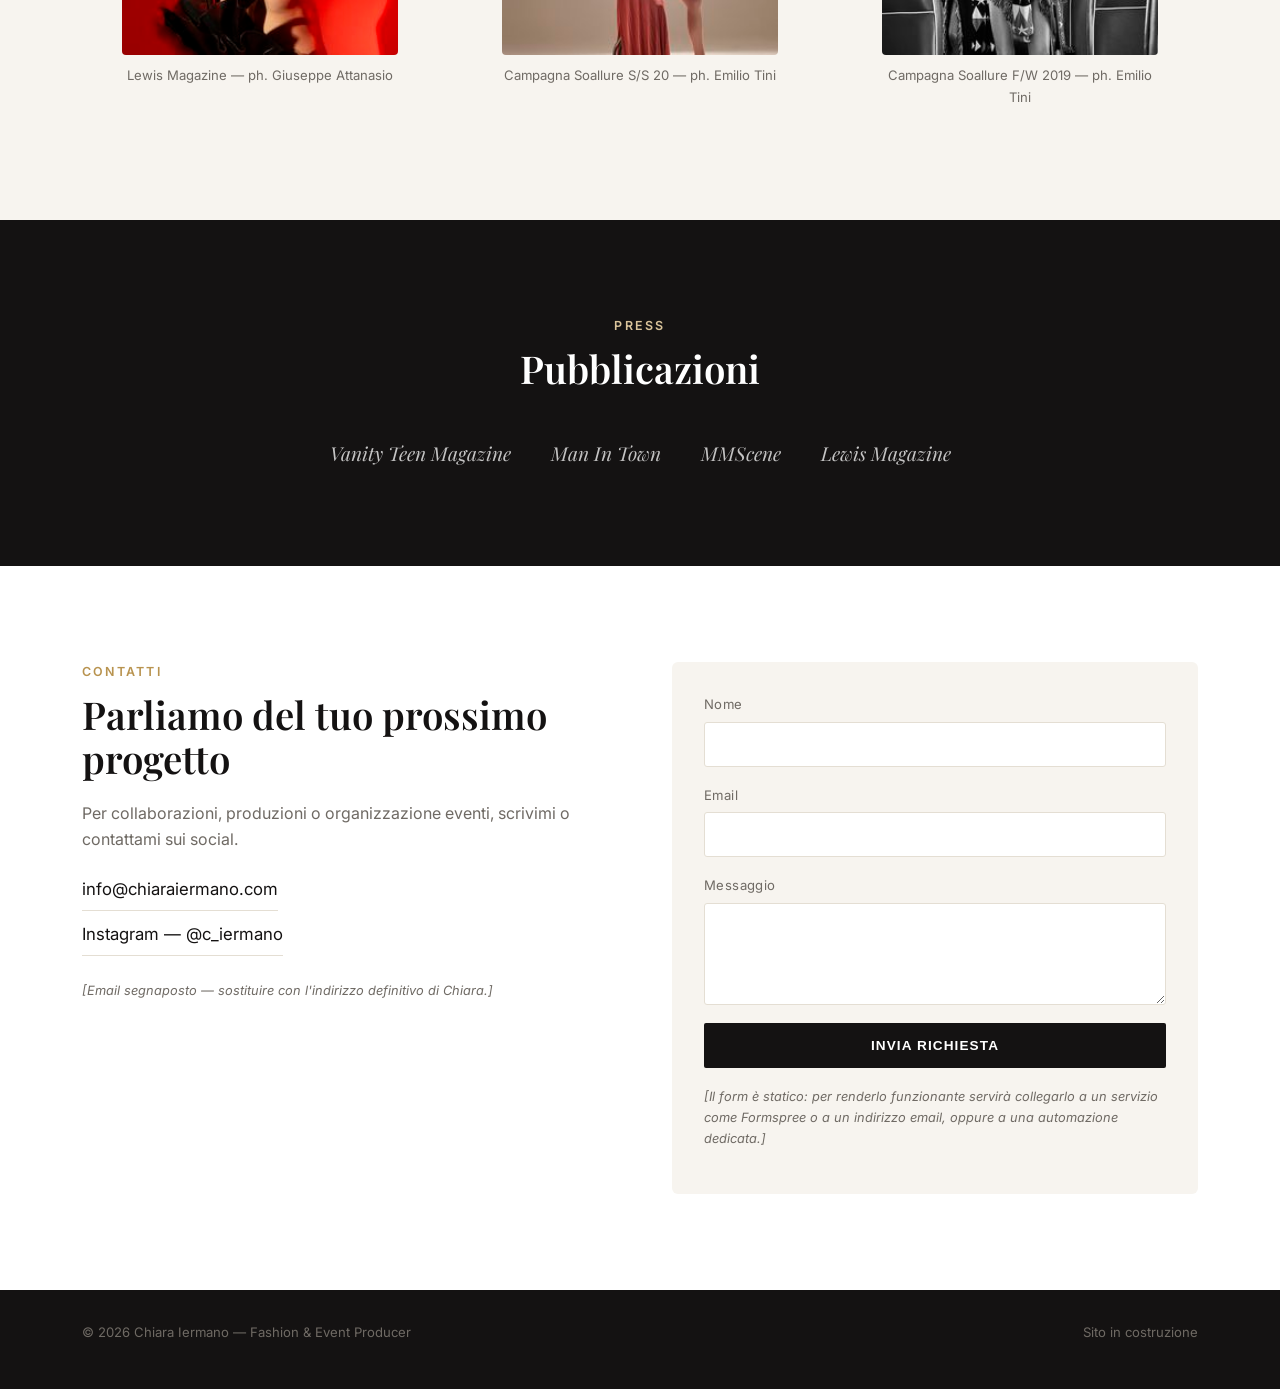
==== commit ca5441da: "Aggiunte foto reali di Chiara: sezione Chi sono e portfolio" ====
--- a/index.html
+++ b/index.html
@@ -96,8 +96,8 @@
 <section class="about" id="about">
   <div class="container about-grid">
     <div class="about-media">
-      <div class="media-placeholder portrait">
-        <span>Foto di Chiara</span>
+      <div class="media-photo portrait">
+        <img src="images/about-chiara.jpg" alt="Chiara Iermano" loading="lazy">
       </div>
     </div>
     <div class="about-text">
@@ -118,7 +118,7 @@
         <li><strong>Base</strong> — Napoli, disponibile per progetti in tutta Italia</li>
         <li><strong>Ambiti</strong> — Editoriali, campagne moda, eventi</li>
         <li><strong>Collaborazioni</strong> — Fotografi, brand e magazine di moda</li>
-    </ul>
+      </ul>
     </div>
   </div>
 </section>
@@ -156,33 +156,42 @@
   <div class="container">
     <p class="section-label center">Portfolio</p>
     <h2 class="center">Lavori e collaborazioni</h2>
-    <p class="section-intro center">
-      [Sezione segnaposto — sostituire con immagini reali dai progetti di Chiara.]
-    </p>
     <div class="portfolio-grid">
       <figure class="portfolio-item">
-        <div class="media-placeholder"><span>Editoriale 01</span></div>
-        <figcaption>Editoriale moda — ph. Giuseppe Attanasio</figcaption>
-      </figure>
-      <figure class="portfolio-item">
-        <div class="media-placeholder"><span>Editoriale 02</span></div>
-        <figcaption>Editoriale moda — ph. Emilio Tini</figcaption>
-      </figure>
-      <figure class="portfolio-item">
-        <div class="media-placeholder"><span>Campagna</span></div>
-        <figcaption>Campagna moda</figcaption>
-      </figure>
-      <figure class="portfolio-item">
-        <div class="media-placeholder"><span>Evento</span></div>
-        <figcaption>Evento moda</figcaption>
-      </figure>
-      <figure class="portfolio-item">
-        <div class="media-placeholder"><span>Backstage</span></div>
-        <figcaption>Backstage di produzione</figcaption>
-      </figure>
-      <figure class="portfolio-item">
-        <div class="media-placeholder"><span>Editoriale 03</span></div>
-        <figcaption>Editoriale moda</figcaption>
+        <div class="media-photo">
+          <img src="images/portfolio/01-vanity-teen.jpg" alt="Editoriale Vanity Teen Magazine" loading="lazy">
+        </div>
+        <figcaption>Vanity Teen Magazine — ph. Giuseppe Attanasio</figcaption>
+      </figure>
+      <figure class="portfolio-item">
+        <div class="media-photo">
+          <img src="images/portfolio/02-man-in-town.jpg" alt="Editoriale Man In Town" loading="lazy">
+        </div>
+        <figcaption>Man In Town — ph. Giuseppe Attanasio</figcaption>
+      </figure>
+      <figure class="portfolio-item">
+        <div class="media-photo">
+          <img src="images/portfolio/03-mmscene.jpg" alt="Editoriale MMScene" loading="lazy">
+        </div>
+        <figcaption>MMScene — ph. Giuseppe Attanasio</figcaption>
+      </figure>
+      <figure class="portfolio-item">
+        <div class="media-photo">
+          <img src="images/portfolio/04-lewis-magazine.jpg" alt="Editoriale Lewis Magazine" loading="lazy">
+        </div>
+        <figcaption>Lewis Magazine — ph. Giuseppe Attanasio</figcaption>
+      </figure>
+      <figure class="portfolio-item">
+        <div class="media-photo">
+          <img src="images/portfolio/05-soallure-ss20.jpg" alt="Campagna Soallure S/S 20" loading="lazy">
+        </div>
+        <figcaption>Campagna Soallure S/S 20 — ph. Emilio Tini</figcaption>
+      </figure>
+      <figure class="portfolio-item">
+        <div class="media-photo">
+          <img src="images/portfolio/06-soallure-fw19.jpg" alt="Campagna Soallure F/W 2019" loading="lazy">
+        </div>
+        <figcaption>Campagna Soallure F/W 2019 — ph. Emilio Tini</figcaption>
       </figure>
     </div>
   </div>
--- a/css/style.css
+++ b/css/style.css
@@ -383,6 +383,19 @@
 }
 .media-placeholder.portrait { aspect-ratio: 3 / 4; }
 
+.media-photo {
+  border-radius: 4px;
+  overflow: hidden;
+  aspect-ratio: 4 / 5;
+}
+.media-photo.portrait { aspect-ratio: 3 / 4; }
+.media-photo img {
+  width: 100%;
+  height: 100%;
+  object-fit: cover;
+  display: block;
+}
+
 .about-facts {
   list-style: none;
   padding: 0;
@@ -440,6 +453,16 @@
   font-size: 0.82rem;
   color: var(--color-grey);
   text-align: center;
+}
+
+.portfolio-item .media-photo {
+  aspect-ratio: 1 / 1;
+}
+.portfolio-item .media-photo img {
+  transition: transform 0.5s ease;
+}
+.portfolio-item:hover .media-photo img {
+  transform: scale(1.06);
 }
 
 /* ===== Press ===== */
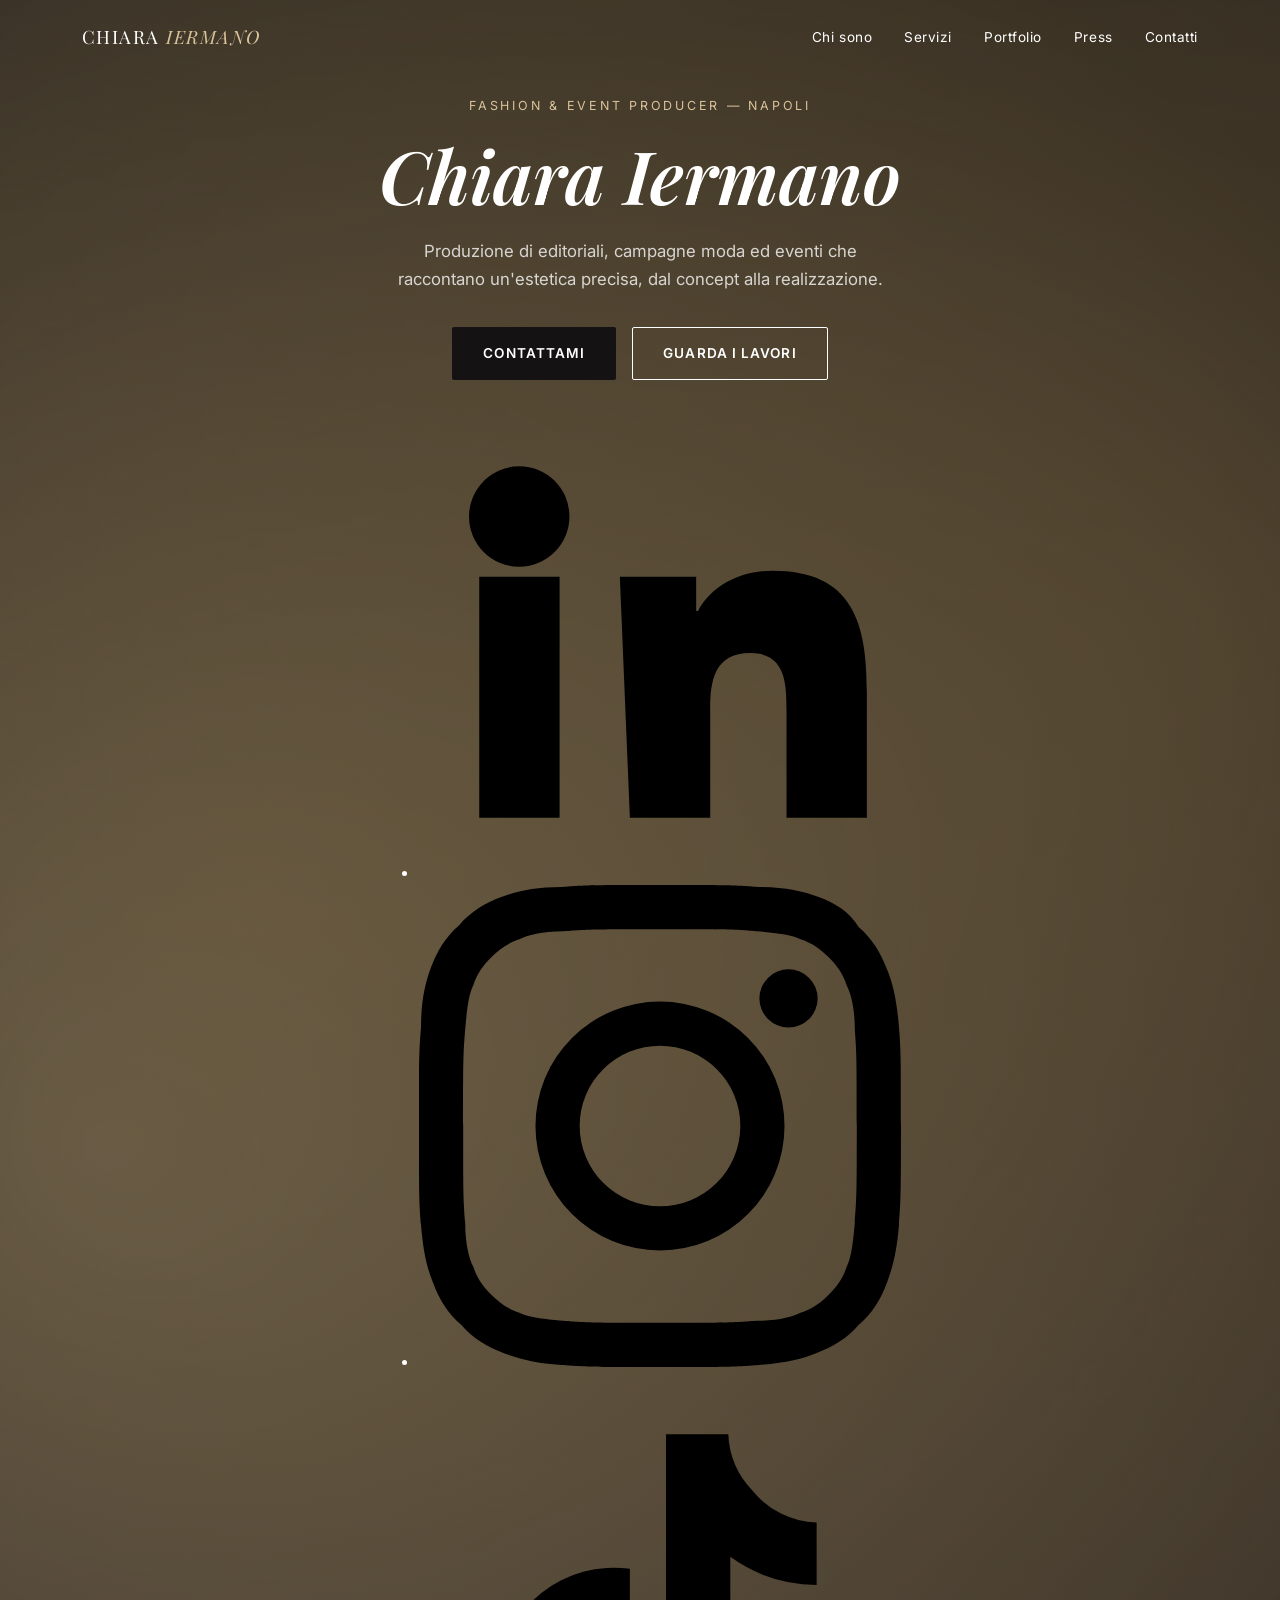
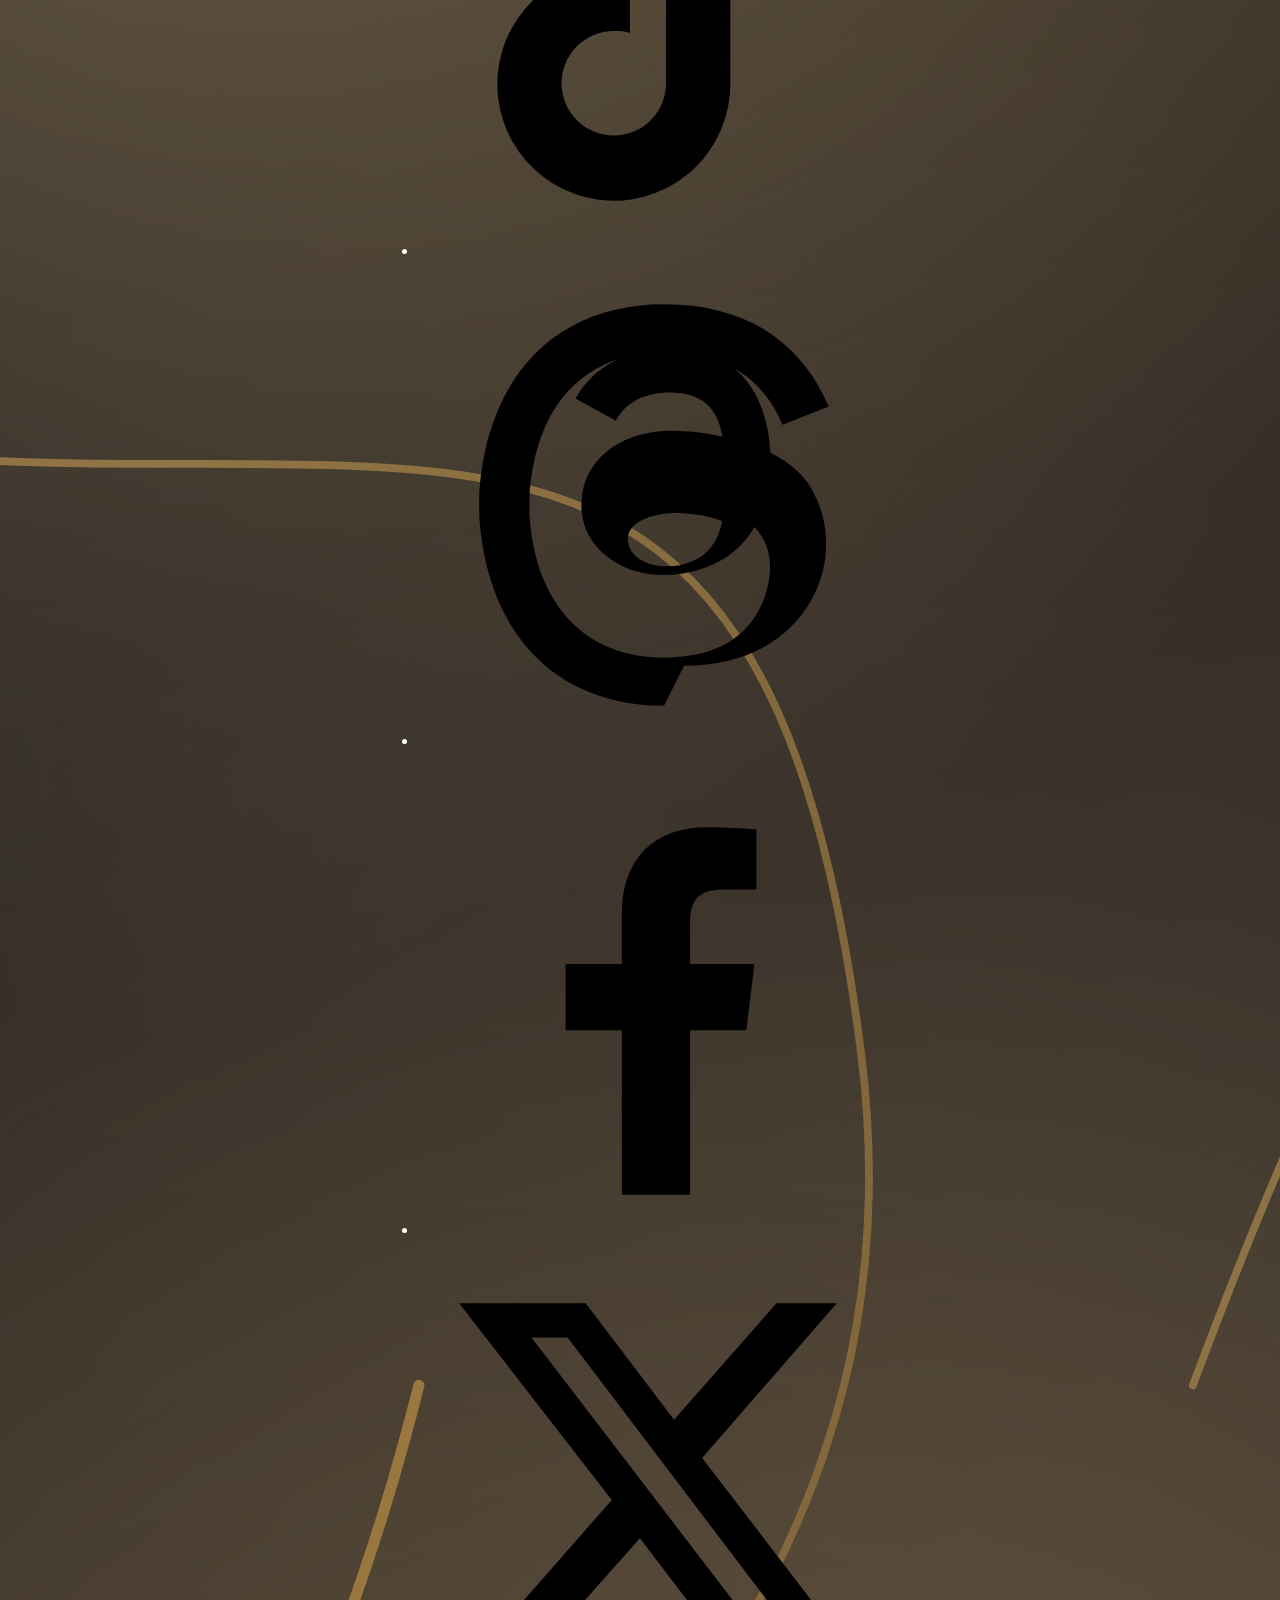
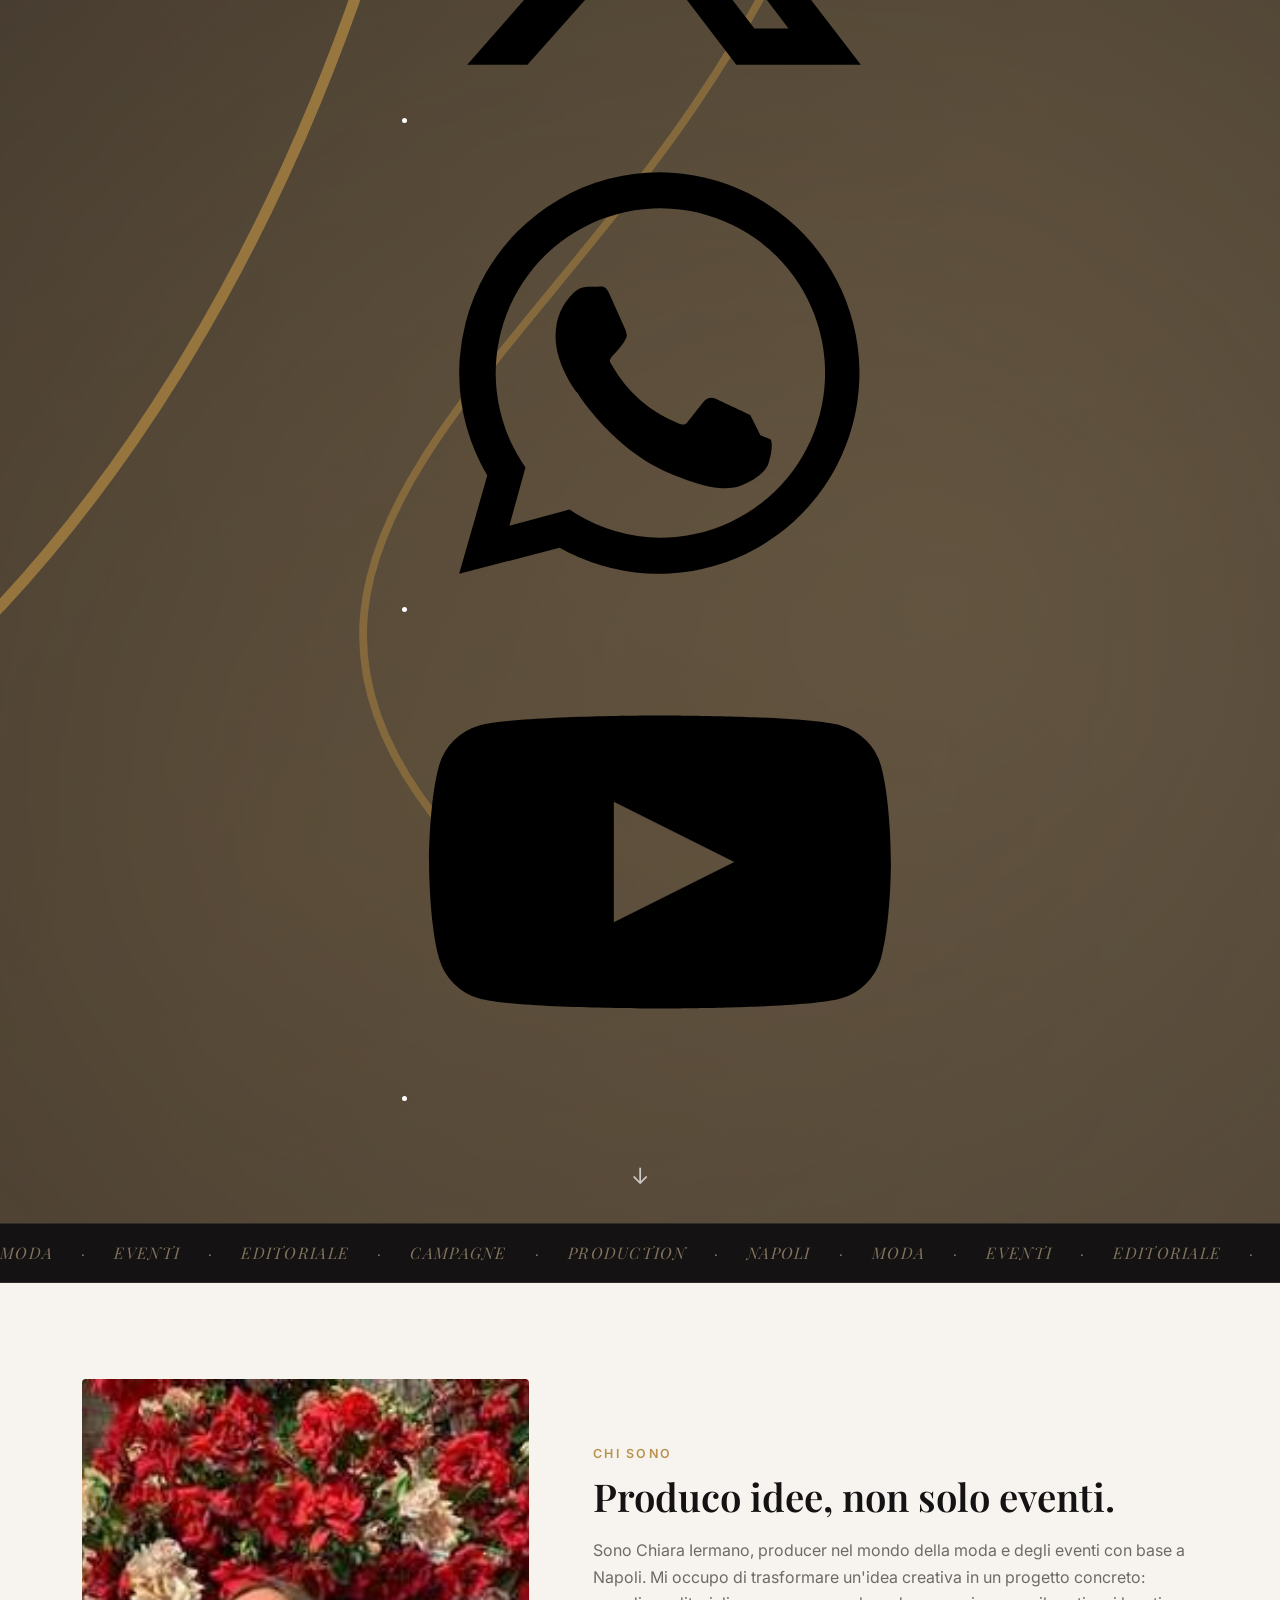
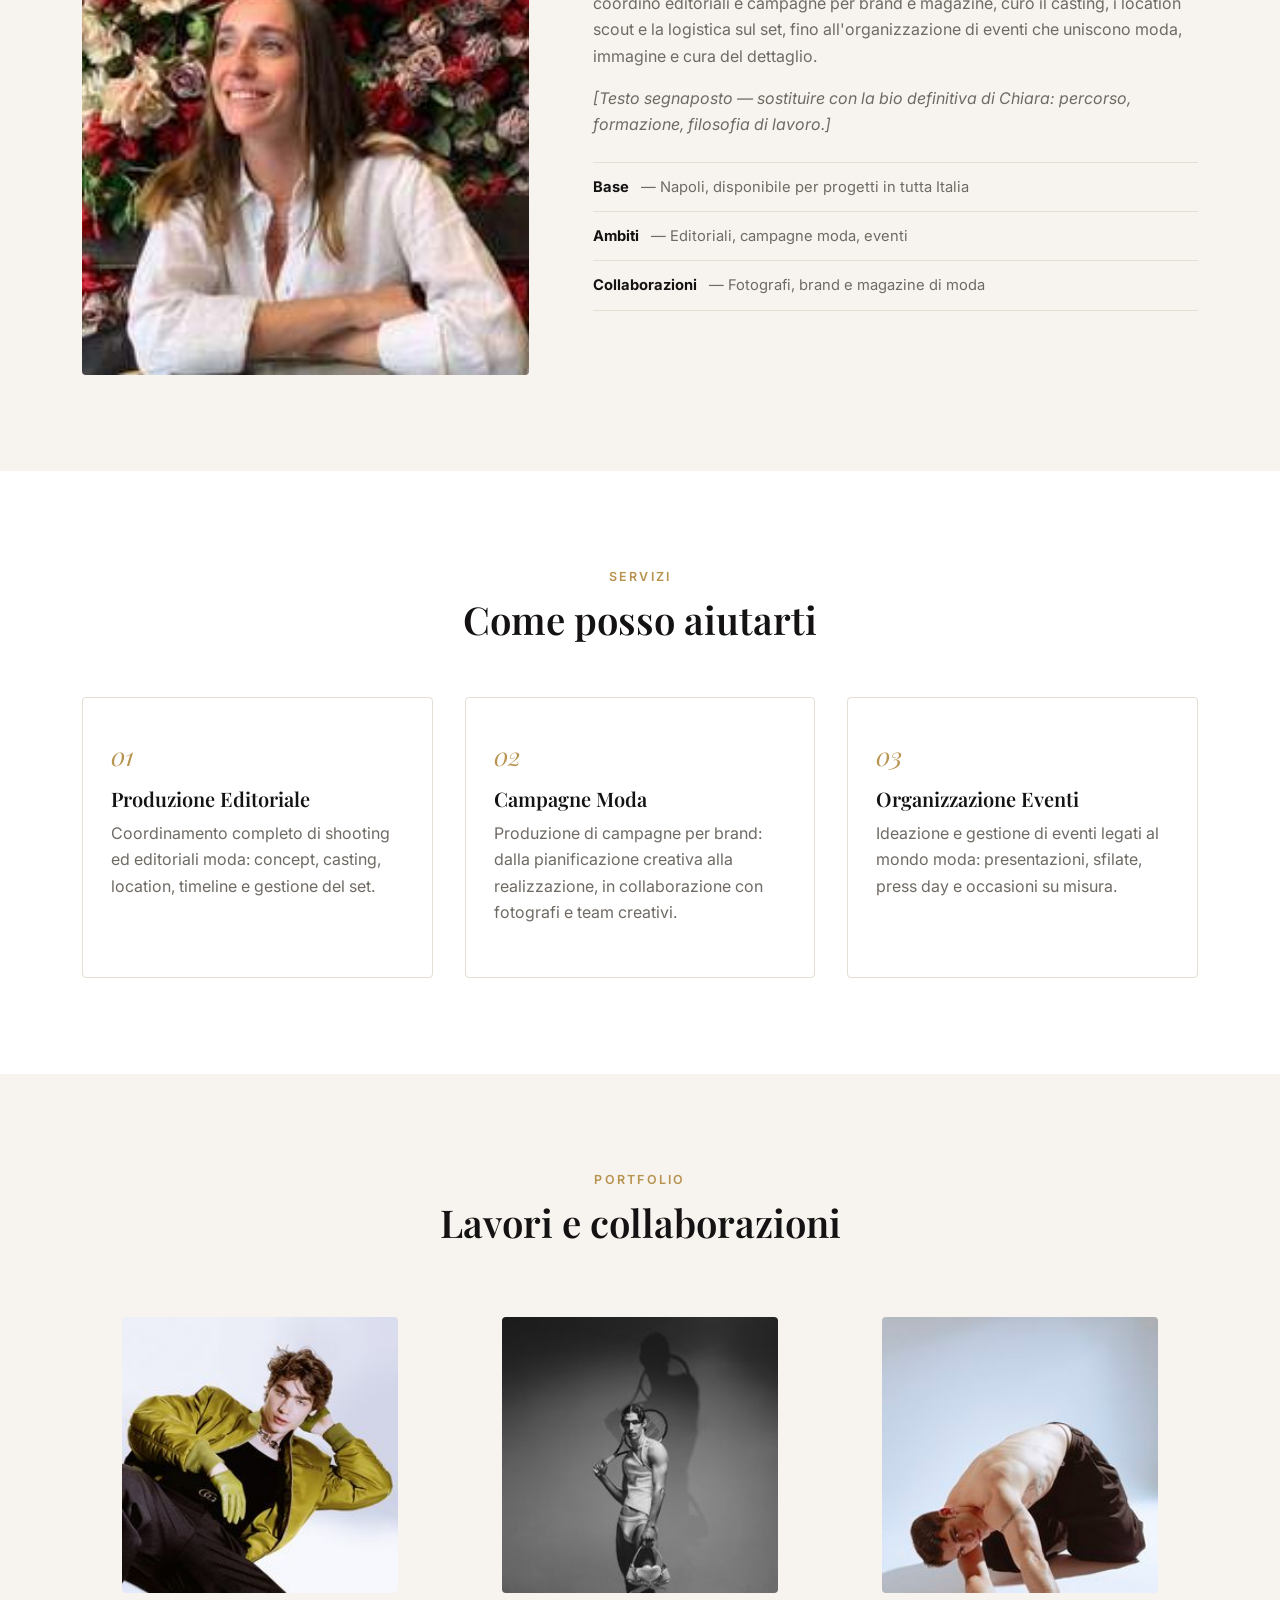
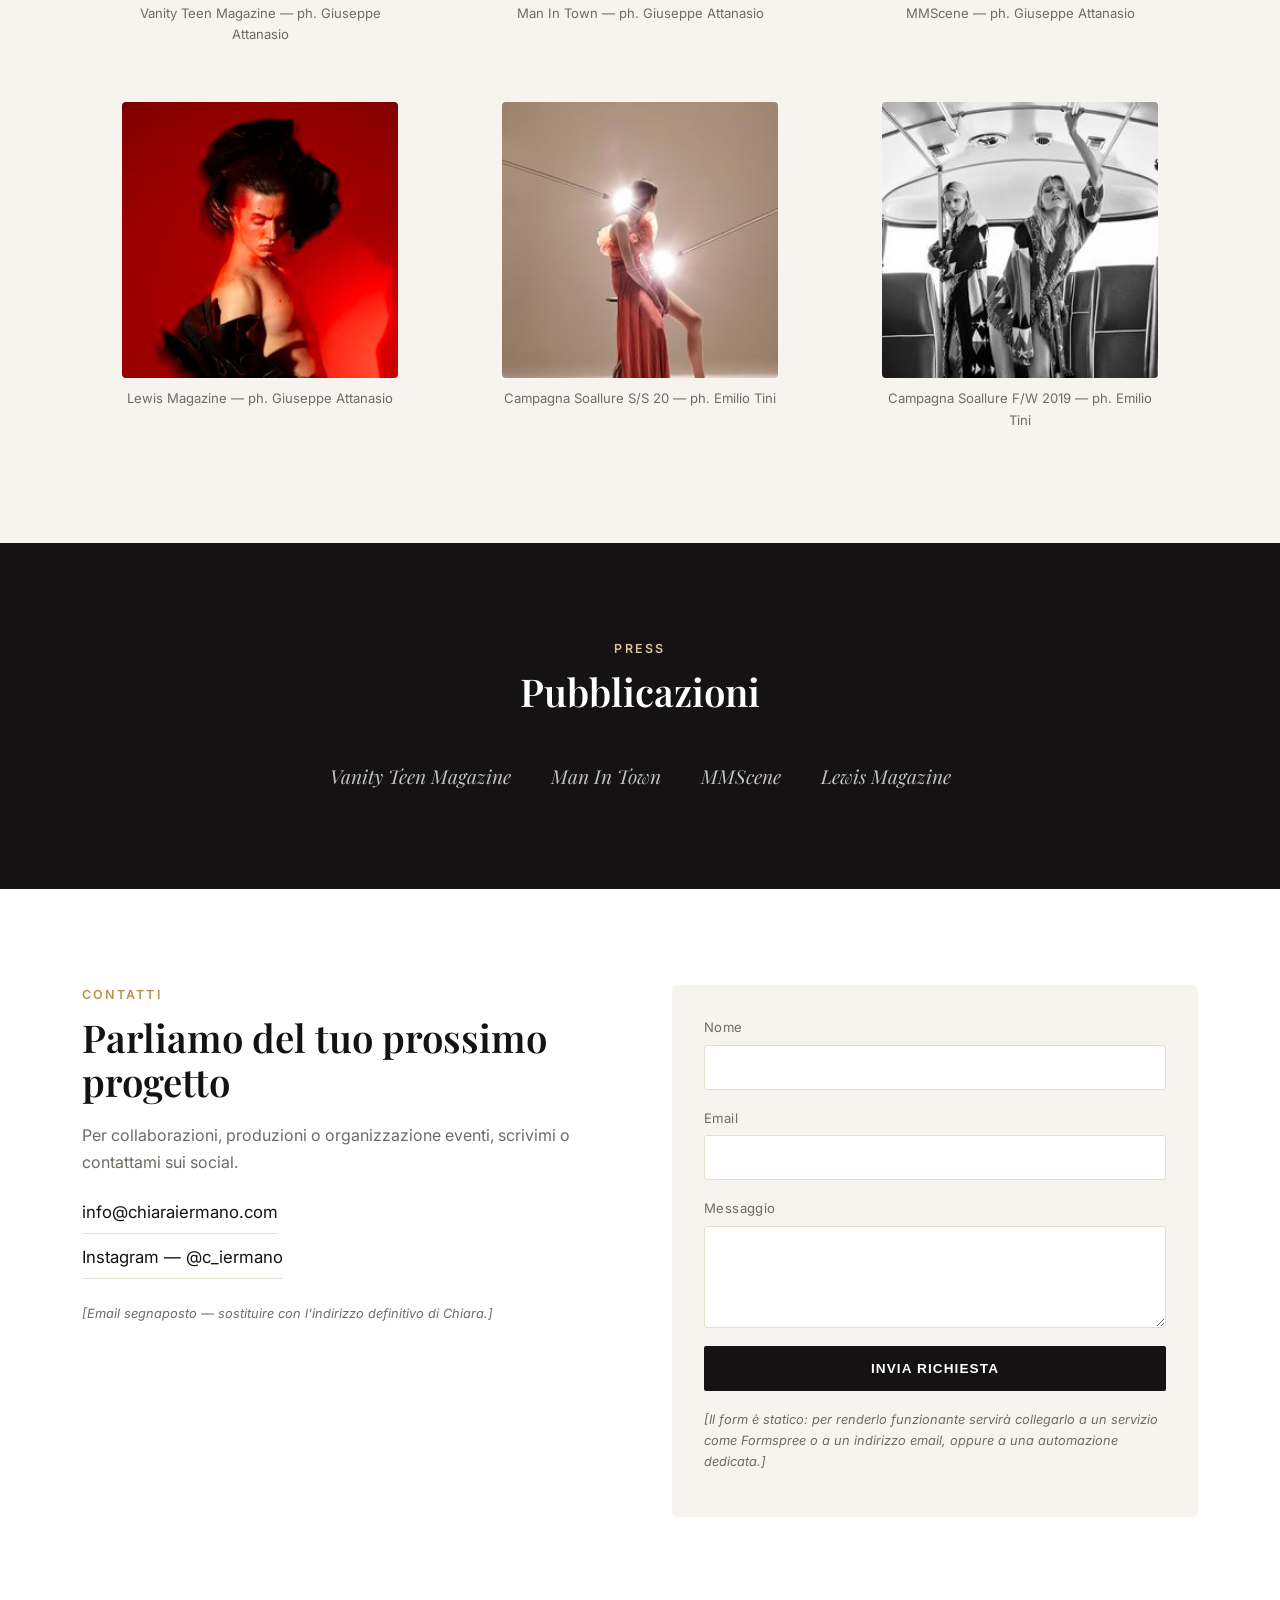
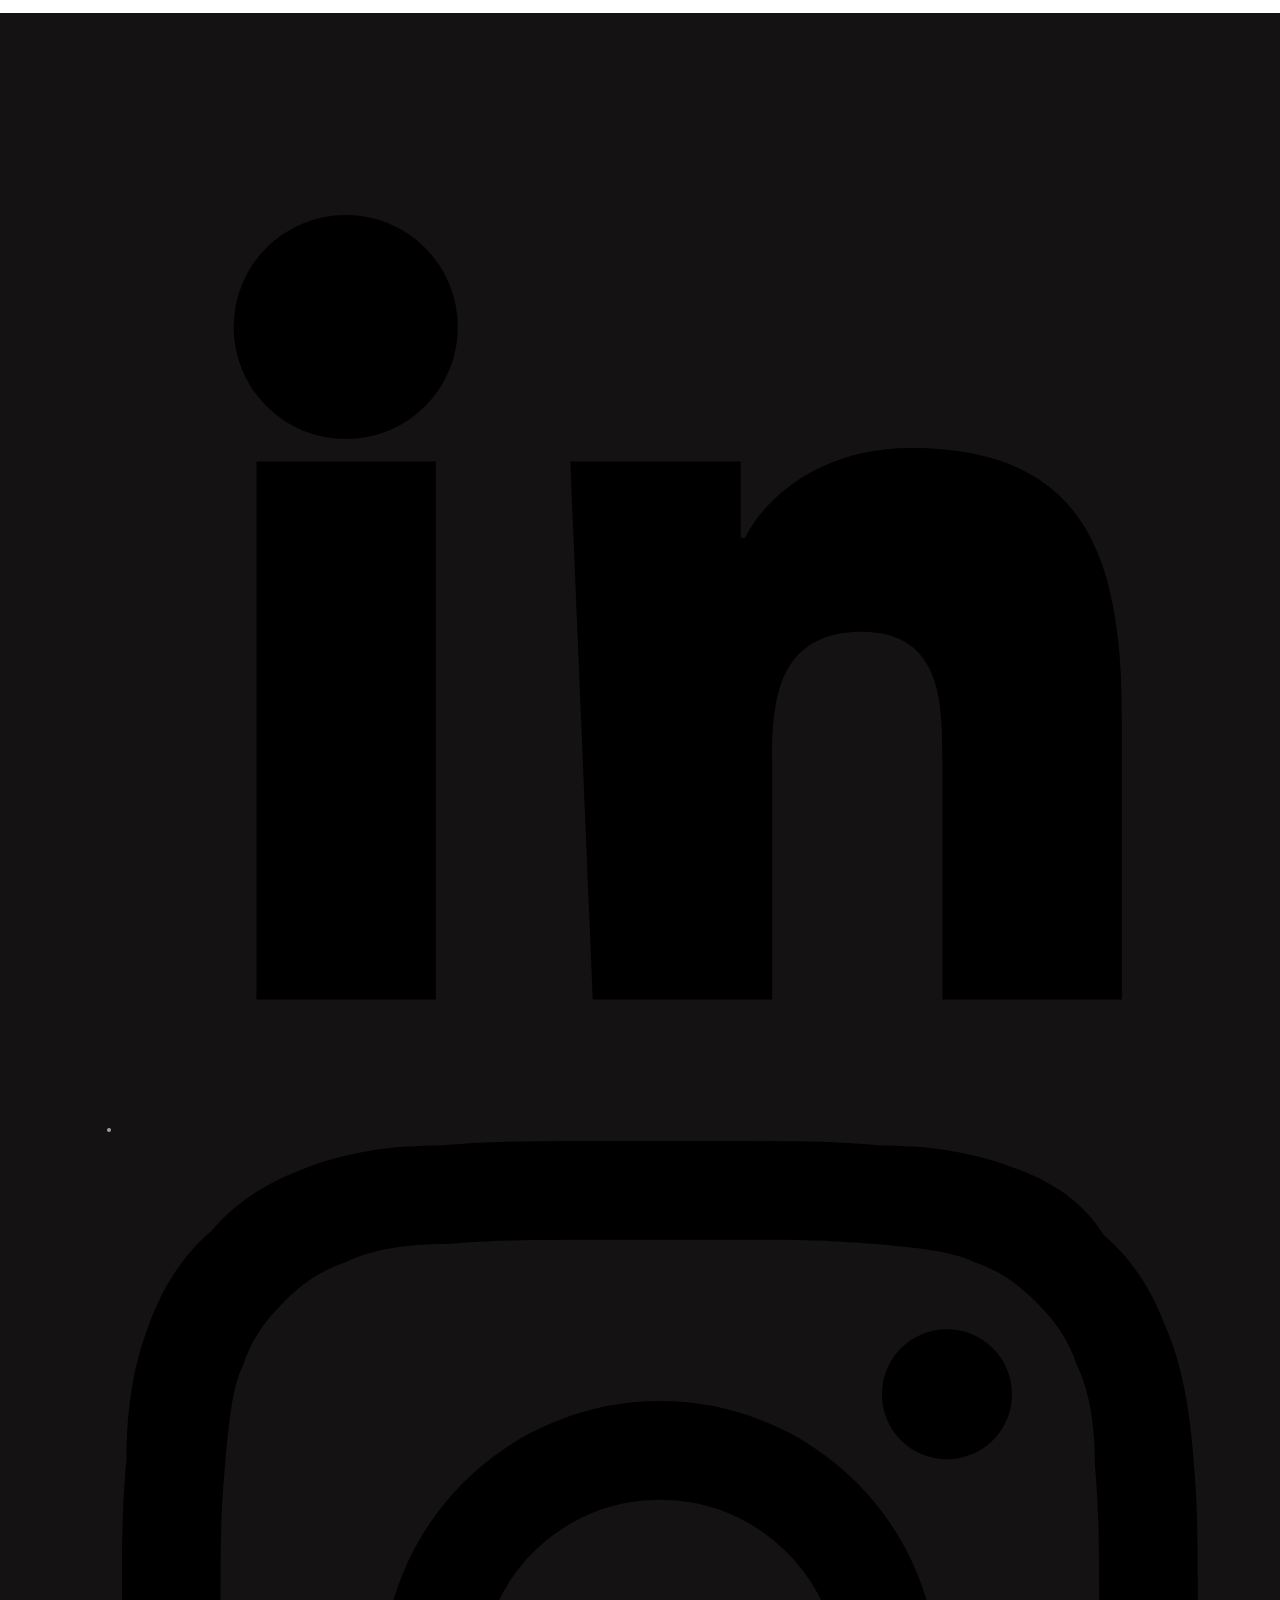
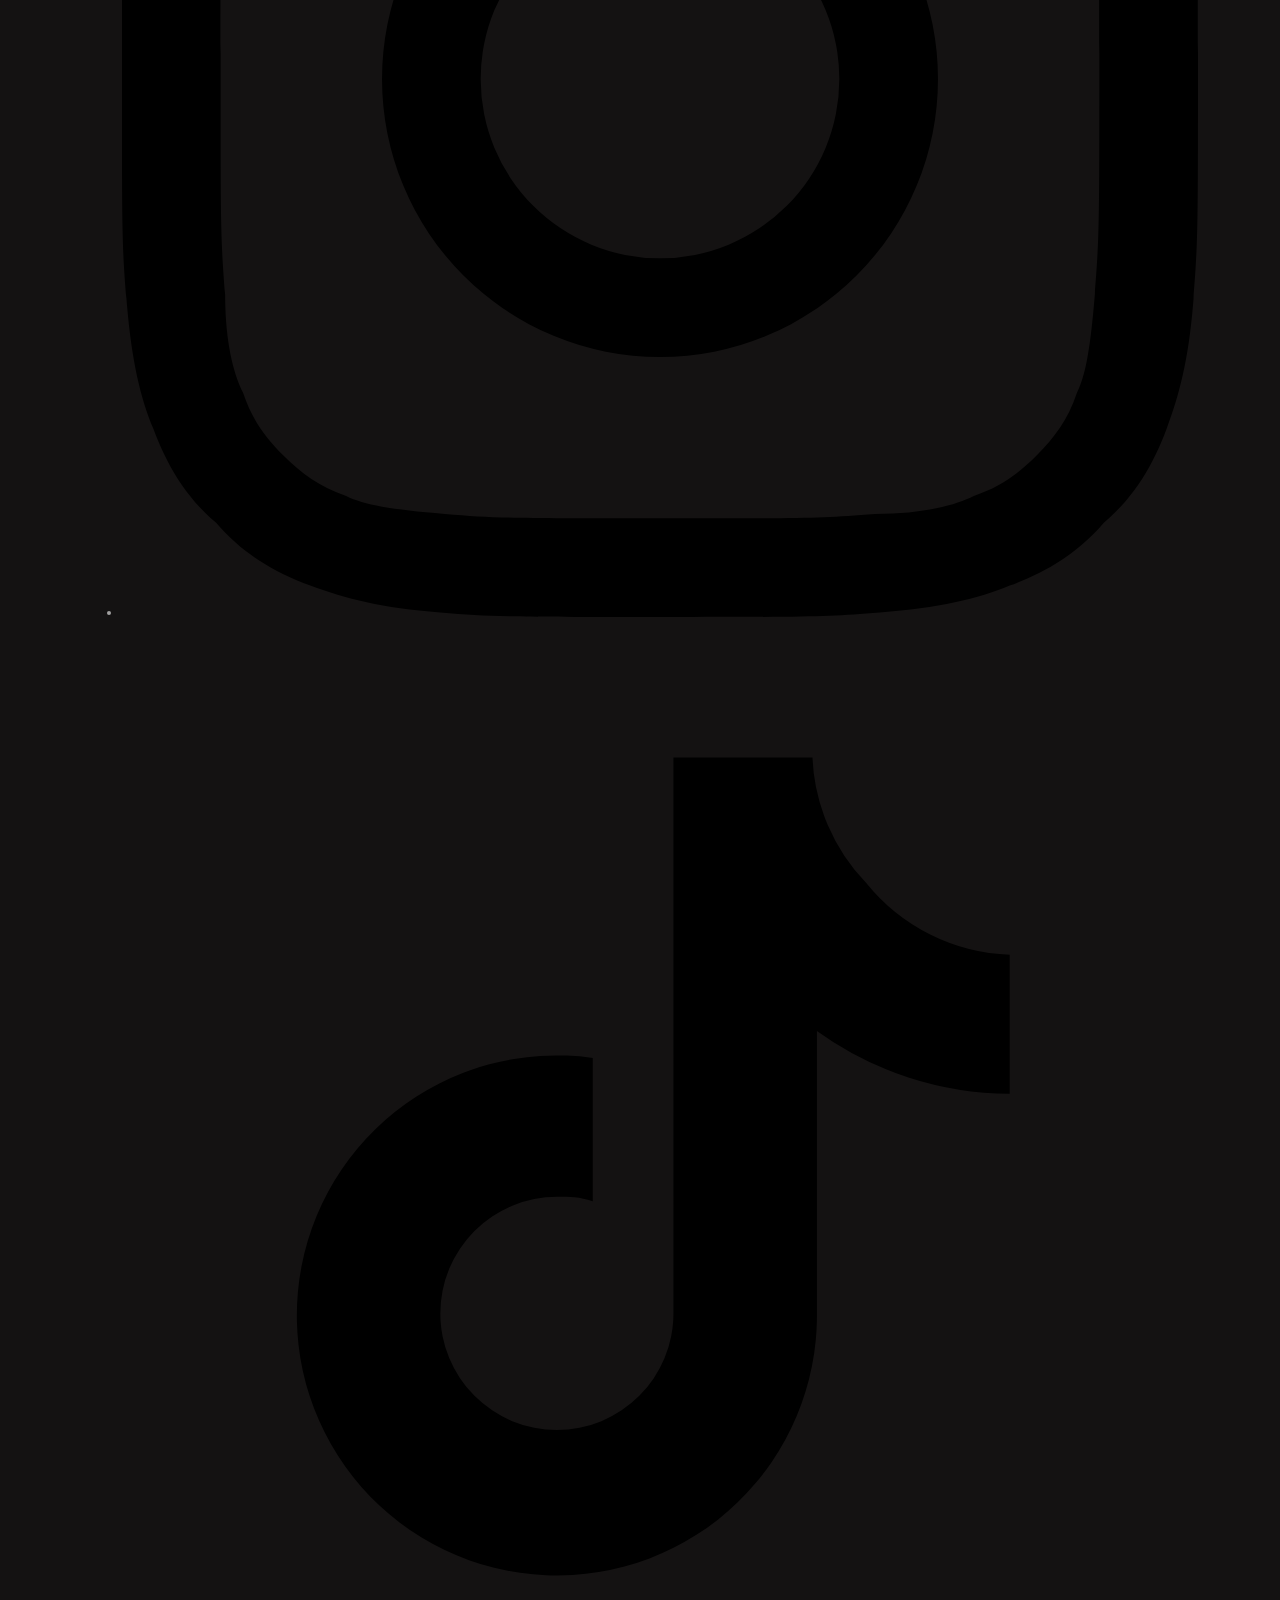
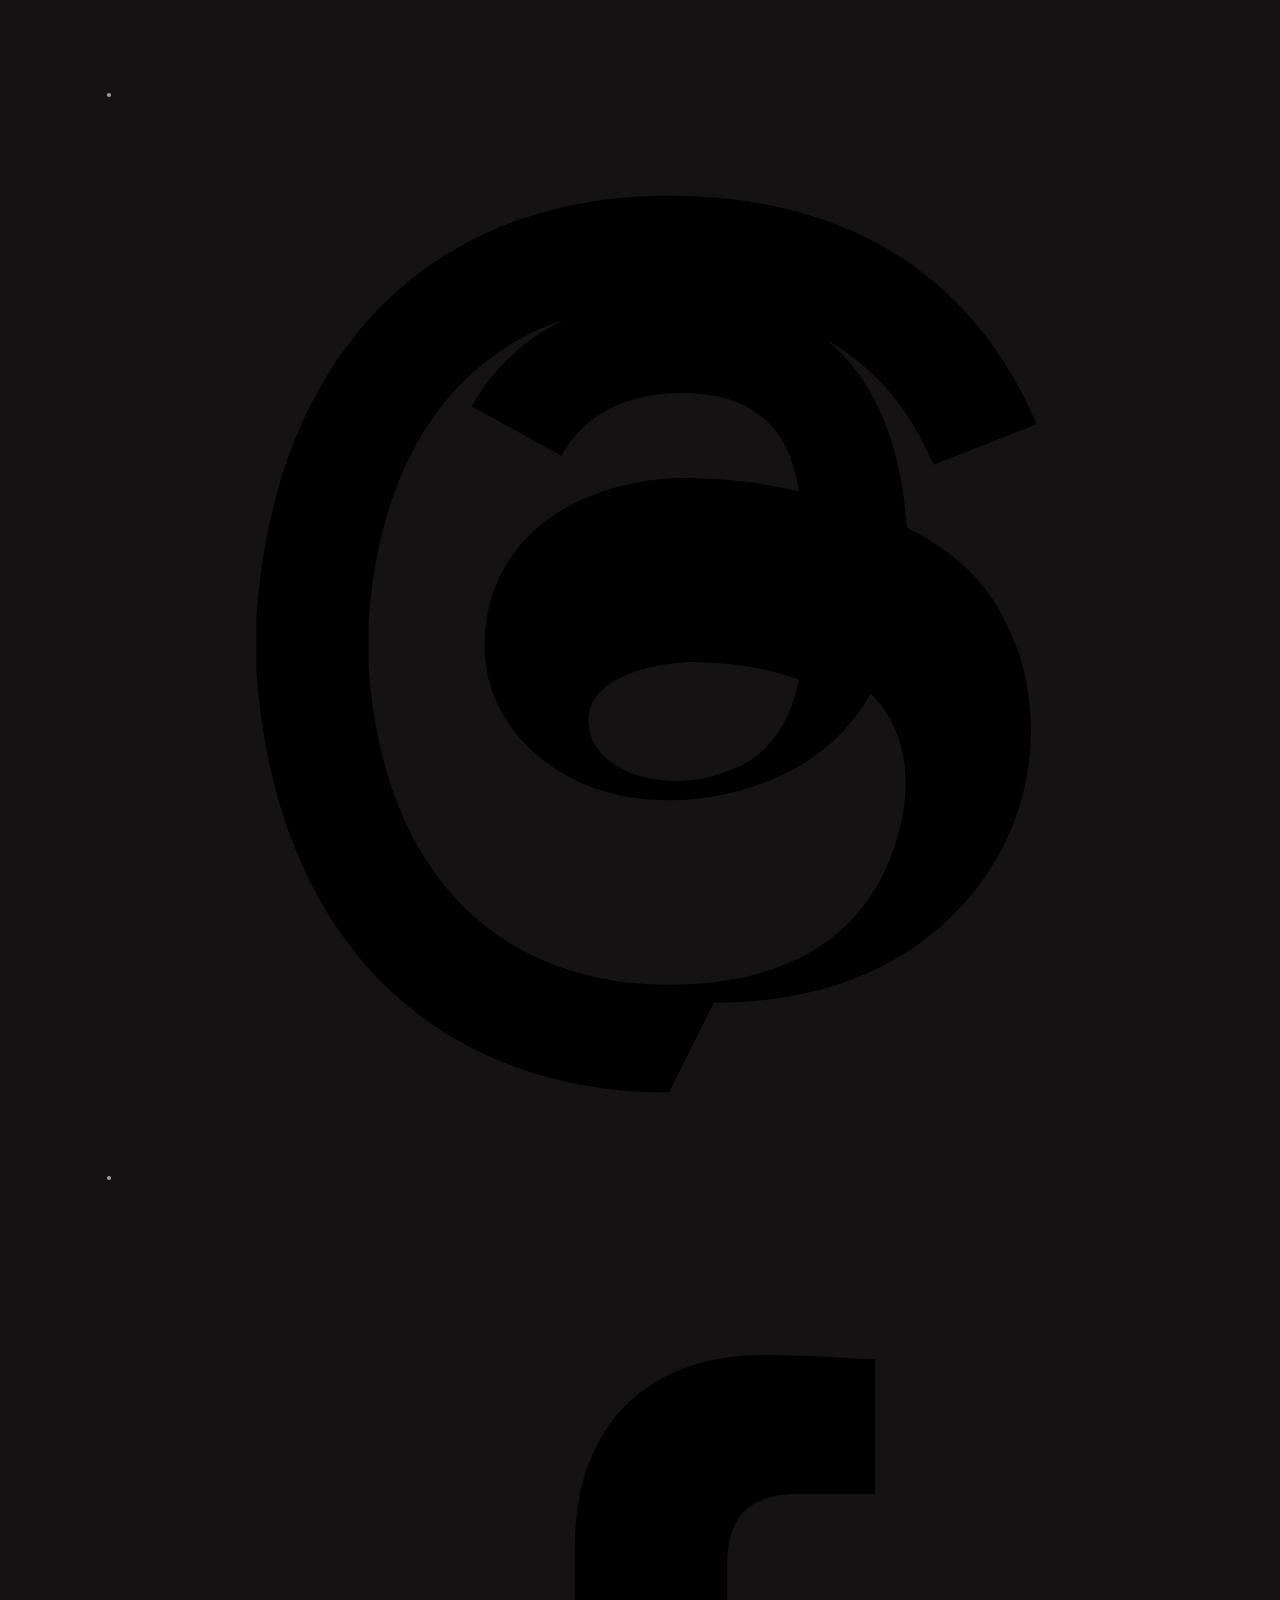
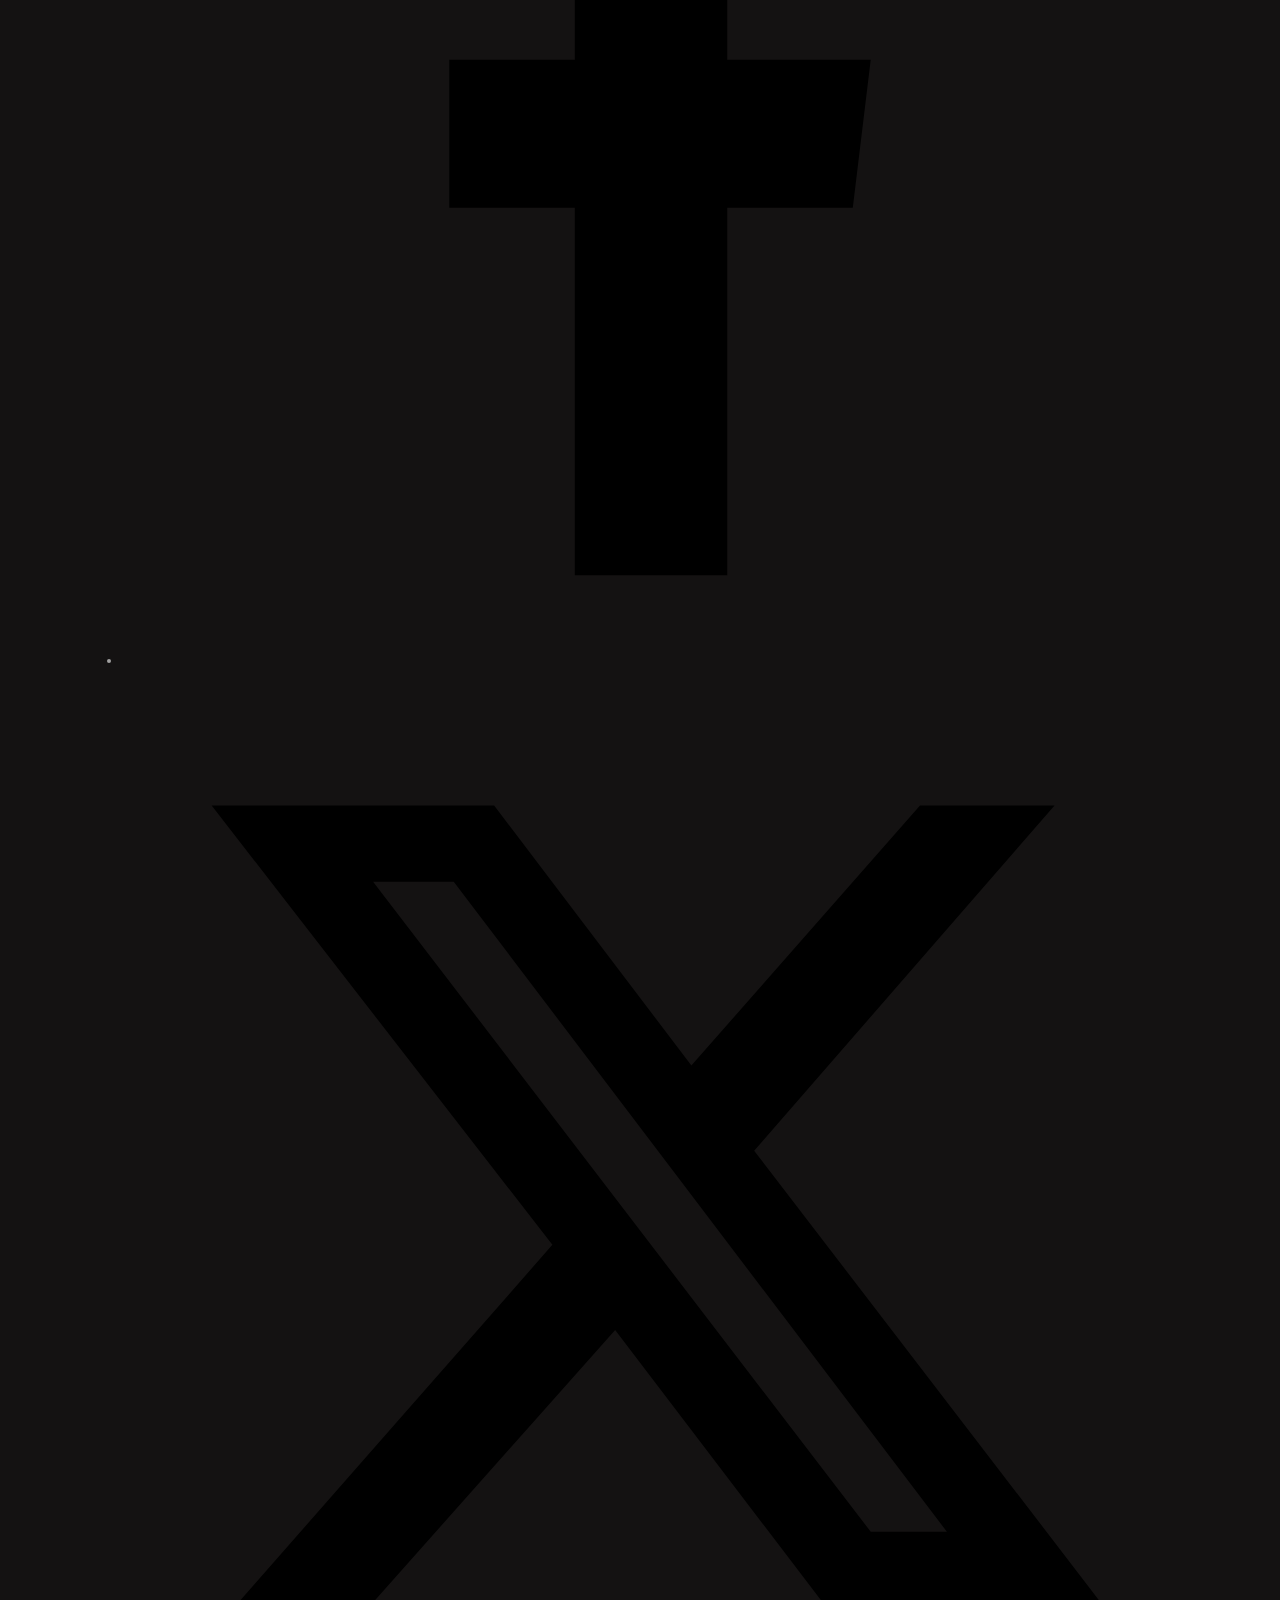
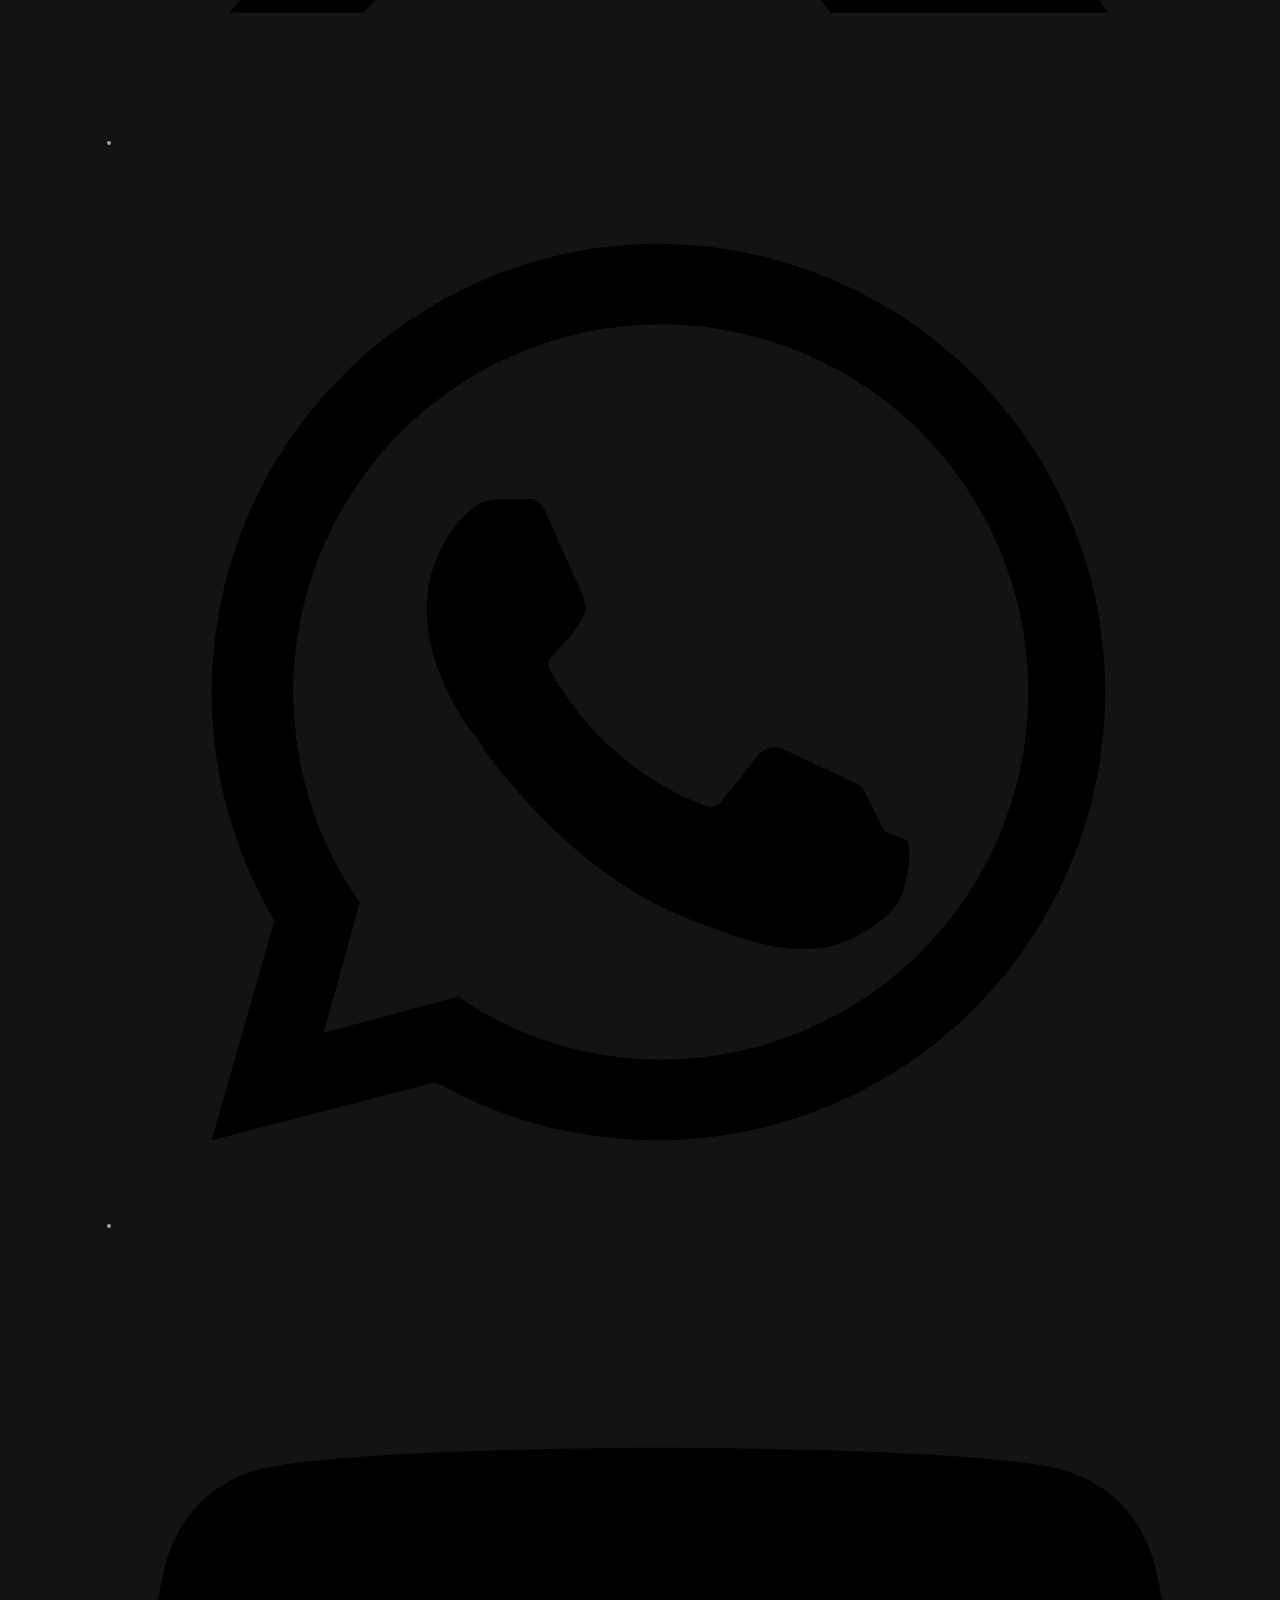
==== commit ea82cc5c: "Social in hero e footer: pagina" ====
--- a/index.html
+++ b/index.html
@@ -78,6 +78,16 @@
       <a href="#contact" class="btn btn-primary">Contattami</a>
       <a href="#portfolio" class="btn btn-outline">Guarda i lavori</a>
     </div>
+    <ul class="social-row social-hero" aria-label="Social">
+      <li><a href="#" data-todo="link da inserire" aria-label="LinkedIn" title="LinkedIn"><svg viewBox="0 0 24 24" aria-hidden="true"><path d="M4.98 3.5A2.5 2.5 0 1 1 5 8.5a2.5 2.5 0 0 1-.02-5zM3 9h4v12H3zm7 0h3.8v1.7h.1c.5-1 1.8-2 3.7-2 4 0 4.7 2.6 4.7 6V21h-4v-5.3c0-1.3 0-2.9-1.8-2.9s-2 1.4-2 2.8V21h-4z"/></svg></a></li>
+      <li><a href="https://www.instagram.com/c_iermano/" target="_blank" rel="noopener" aria-label="Instagram" title="Instagram"><svg viewBox="0 0 24 24" aria-hidden="true"><path d="M12 2.2c3.2 0 3.6 0 4.8.1 1.2.1 1.8.2 2.2.4.6.2 1 .5 1.4.9.4.4.7.8.9 1.4.2.4.4 1.1.4 2.2.1 1.3.1 1.6.1 4.8s0 3.6-.1 4.8c-.1 1.2-.2 1.8-.4 2.2-.2.6-.5 1-.9 1.4-.4.4-.8.7-1.4.9-.4.2-1.1.4-2.2.4-1.3.1-1.6.1-4.8.1s-3.6 0-4.8-.1c-1.2-.1-1.8-.2-2.2-.4-.6-.2-1-.5-1.4-.9-.4-.4-.7-.8-.9-1.4-.2-.4-.4-1.1-.4-2.2-.1-1.3-.1-1.6-.1-4.8s0-3.6.1-4.8c.1-1.2.2-1.8.4-2.2.2-.6.5-1 .9-1.4.4-.4.8-.7 1.4-.9.4-.2 1.1-.4 2.2-.4 1.3-.1 1.6-.1 4.8-.1M12 0C8.7 0 8.3 0 7.1.1 5.8.1 4.9.3 4.1.6c-.8.3-1.5.7-2.1 1.4C1.3 2.6.9 3.3.6 4.1.3 4.9.1 5.8.1 7.1 0 8.3 0 8.7 0 12s0 3.7.1 4.9c.1 1.3.3 2.2.6 2.9.3.8.7 1.5 1.4 2.1.6.7 1.3 1.1 2.1 1.4.8.3 1.6.5 2.9.6 1.2.1 1.6.1 4.9.1s3.7 0 4.9-.1c1.3-.1 2.2-.3 2.9-.6.8-.3 1.5-.7 2.1-1.4.7-.6 1.1-1.3 1.4-2.1.3-.8.5-1.6.6-2.9.1-1.2.1-1.6.1-4.9s0-3.7-.1-4.9c-.1-1.3-.3-2.2-.6-2.9-.3-.8-.7-1.5-1.4-2.1C21.4 1.3 20.7.9 19.9.6 19.1.3 18.2.1 16.9.1 15.7 0 15.3 0 12 0zm0 5.8a6.2 6.2 0 1 0 0 12.4 6.2 6.2 0 0 0 0-12.4zM12 16a4 4 0 1 1 0-8 4 4 0 0 1 0 8zm6.4-11.8a1.4 1.4 0 1 0 0 2.9 1.4 1.4 0 0 0 0-2.9z"/></svg></a></li>
+      <li><a href="#" data-todo="link da inserire" aria-label="TikTok" title="TikTok"><svg viewBox="0 0 24 24" aria-hidden="true"><path d="M16.6 5.8A4.3 4.3 0 0 1 15.4 3h-3.1v12.4a2.6 2.6 0 1 1-2.6-2.6c.3 0 .5 0 .8.1V9.7a5.8 5.8 0 1 0 5 5.7V9.1a7.4 7.4 0 0 0 4.3 1.4V7.4a4.3 4.3 0 0 1-3.2-1.6z"/></svg></a></li>
+      <li><a href="#" data-todo="link da inserire" aria-label="Threads" title="Threads"><svg viewBox="0 0 24 24" aria-hidden="true"><path d="M12.2 22C6.9 22 3.4 18.5 3 12.6v-1.2C3.4 5.5 6.9 2 12.2 2c4 0 6.8 1.8 8.2 5.1l-2.3.9C17.1 5.6 15.1 4.4 12.2 4.4c-3.9 0-6.4 2.6-6.7 7.1v1c.3 4.5 2.8 7.1 6.7 7.1 2.8 0 4.5-1.2 5.1-3.3.4-1.4.1-2.5-.6-3.2-.5.9-1.3 1.6-2.4 2-1.6.6-3.4.5-4.6-.3-1.1-.7-1.7-1.8-1.6-3 .1-2 1.8-3.4 4.3-3.5 1 0 1.9.1 2.7.3-.2-1.4-1-2.2-2.6-2.2-1.3 0-2.2.5-2.7 1.4l-2-1.1c.9-1.6 2.6-2.5 4.7-2.5 3.1 0 4.8 1.9 5 5.2 1 .5 1.8 1.2 2.2 2.1.8 1.5.9 3.9-.6 5.9-1.3 1.7-3.3 2.6-5.9 2.6zm.4-9.6c-1.4.1-2.2.6-2.2 1.3 0 .5.3.8.6 1 .6.4 1.7.5 2.6.1.8-.3 1.3-1 1.5-2-.8-.3-1.6-.4-2.5-.4z"/></svg></a></li>
+      <li><a href="#" data-todo="link da inserire" aria-label="Facebook" title="Facebook"><svg viewBox="0 0 24 24" aria-hidden="true"><path d="M13.5 22v-8.2h2.8l.4-3.3h-3.2V8.4c0-.9.3-1.6 1.6-1.6h1.7v-3c-.3 0-1.3-.1-2.5-.1-2.5 0-4.2 1.5-4.2 4.3v2.5H7.3v3.3h2.8V22z"/></svg></a></li>
+      <li><a href="#" data-todo="link da inserire" aria-label="X" title="X"><svg viewBox="0 0 24 24" aria-hidden="true"><path d="M17.8 3h3l-6.7 7.7L22 21h-6.2l-4.8-6.3L5.4 21h-3l7.2-8.2L2 3h6.3l4.4 5.8zm-1.1 16.2h1.7L7.4 4.7H5.6z"/></svg></a></li>
+      <li><a href="#" data-todo="link da inserire" aria-label="WhatsApp" title="WhatsApp"><svg viewBox="0 0 24 24" aria-hidden="true"><path d="M12 2a10 10 0 0 0-8.6 15.1L2 22l5-1.3A10 10 0 1 0 12 2zm0 18.2a8.2 8.2 0 0 1-4.2-1.2l-.3-.2-3 .8.8-2.9-.2-.3A8.2 8.2 0 1 1 12 20.2zm4.5-6.1c-.2-.1-1.5-.7-1.7-.8-.2-.1-.4-.1-.6.1l-.8 1c-.1.2-.3.2-.5.1a6.7 6.7 0 0 1-3.3-2.9c-.3-.4.2-.4.7-1.3.1-.2 0-.3 0-.4l-.8-1.8c-.2-.5-.4-.4-.6-.4h-.5a1 1 0 0 0-.7.3 3 3 0 0 0-.9 2.2c0 1.3.9 2.6 1.1 2.8.1.2 1.9 2.9 4.6 4 1.7.7 2.4.8 3.2.7.5-.1 1.5-.6 1.7-1.2.2-.6.2-1.1.1-1.2l-.5-.2z"/></svg></a></li>
+      <li><a href="#" data-todo="link da inserire" aria-label="YouTube" title="YouTube"><svg viewBox="0 0 24 24" aria-hidden="true"><path d="M23 7.2a2.9 2.9 0 0 0-2-2C19.2 4.7 12 4.7 12 4.7s-7.2 0-9 .5a2.9 2.9 0 0 0-2 2C.5 9 .5 12 .5 12s0 3 .5 4.8a2.9 2.9 0 0 0 2 2c1.8.5 9 .5 9 .5s7.2 0 9-.5a2.9 2.9 0 0 0 2-2c.5-1.8.5-4.8.5-4.8s0-3-.5-4.8zM9.7 15V9l6 3z"/></svg></a></li>
+    </ul>
   </div>
   <a href="#about" class="scroll-cue" aria-label="Scorri">↓</a>
 </section>
@@ -241,9 +251,21 @@
 </section>
 
 <footer class="site-footer">
-  <div class="container footer-inner">
-    <p>© <span id="year"></span> Chiara Iermano — Fashion &amp; Event Producer</p>
-    <p class="footer-credit">Sito in costruzione</p>
+  <div class="container">
+    <ul class="social-row social-footer" aria-label="Social">
+      <li><a href="#" data-todo="link da inserire" aria-label="LinkedIn" title="LinkedIn"><svg viewBox="0 0 24 24" aria-hidden="true"><path d="M4.98 3.5A2.5 2.5 0 1 1 5 8.5a2.5 2.5 0 0 1-.02-5zM3 9h4v12H3zm7 0h3.8v1.7h.1c.5-1 1.8-2 3.7-2 4 0 4.7 2.6 4.7 6V21h-4v-5.3c0-1.3 0-2.9-1.8-2.9s-2 1.4-2 2.8V21h-4z"/></svg></a></li>
+      <li><a href="https://www.instagram.com/c_iermano/" target="_blank" rel="noopener" aria-label="Instagram" title="Instagram"><svg viewBox="0 0 24 24" aria-hidden="true"><path d="M12 2.2c3.2 0 3.6 0 4.8.1 1.2.1 1.8.2 2.2.4.6.2 1 .5 1.4.9.4.4.7.8.9 1.4.2.4.4 1.1.4 2.2.1 1.3.1 1.6.1 4.8s0 3.6-.1 4.8c-.1 1.2-.2 1.8-.4 2.2-.2.6-.5 1-.9 1.4-.4.4-.8.7-1.4.9-.4.2-1.1.4-2.2.4-1.3.1-1.6.1-4.8.1s-3.6 0-4.8-.1c-1.2-.1-1.8-.2-2.2-.4-.6-.2-1-.5-1.4-.9-.4-.4-.7-.8-.9-1.4-.2-.4-.4-1.1-.4-2.2-.1-1.3-.1-1.6-.1-4.8s0-3.6.1-4.8c.1-1.2.2-1.8.4-2.2.2-.6.5-1 .9-1.4.4-.4.8-.7 1.4-.9.4-.2 1.1-.4 2.2-.4 1.3-.1 1.6-.1 4.8-.1M12 0C8.7 0 8.3 0 7.1.1 5.8.1 4.9.3 4.1.6c-.8.3-1.5.7-2.1 1.4C1.3 2.6.9 3.3.6 4.1.3 4.9.1 5.8.1 7.1 0 8.3 0 8.7 0 12s0 3.7.1 4.9c.1 1.3.3 2.2.6 2.9.3.8.7 1.5 1.4 2.1.6.7 1.3 1.1 2.1 1.4.8.3 1.6.5 2.9.6 1.2.1 1.6.1 4.9.1s3.7 0 4.9-.1c1.3-.1 2.2-.3 2.9-.6.8-.3 1.5-.7 2.1-1.4.7-.6 1.1-1.3 1.4-2.1.3-.8.5-1.6.6-2.9.1-1.2.1-1.6.1-4.9s0-3.7-.1-4.9c-.1-1.3-.3-2.2-.6-2.9-.3-.8-.7-1.5-1.4-2.1C21.4 1.3 20.7.9 19.9.6 19.1.3 18.2.1 16.9.1 15.7 0 15.3 0 12 0zm0 5.8a6.2 6.2 0 1 0 0 12.4 6.2 6.2 0 0 0 0-12.4zM12 16a4 4 0 1 1 0-8 4 4 0 0 1 0 8zm6.4-11.8a1.4 1.4 0 1 0 0 2.9 1.4 1.4 0 0 0 0-2.9z"/></svg></a></li>
+      <li><a href="#" data-todo="link da inserire" aria-label="TikTok" title="TikTok"><svg viewBox="0 0 24 24" aria-hidden="true"><path d="M16.6 5.8A4.3 4.3 0 0 1 15.4 3h-3.1v12.4a2.6 2.6 0 1 1-2.6-2.6c.3 0 .5 0 .8.1V9.7a5.8 5.8 0 1 0 5 5.7V9.1a7.4 7.4 0 0 0 4.3 1.4V7.4a4.3 4.3 0 0 1-3.2-1.6z"/></svg></a></li>
+      <li><a href="#" data-todo="link da inserire" aria-label="Threads" title="Threads"><svg viewBox="0 0 24 24" aria-hidden="true"><path d="M12.2 22C6.9 22 3.4 18.5 3 12.6v-1.2C3.4 5.5 6.9 2 12.2 2c4 0 6.8 1.8 8.2 5.1l-2.3.9C17.1 5.6 15.1 4.4 12.2 4.4c-3.9 0-6.4 2.6-6.7 7.1v1c.3 4.5 2.8 7.1 6.7 7.1 2.8 0 4.5-1.2 5.1-3.3.4-1.4.1-2.5-.6-3.2-.5.9-1.3 1.6-2.4 2-1.6.6-3.4.5-4.6-.3-1.1-.7-1.7-1.8-1.6-3 .1-2 1.8-3.4 4.3-3.5 1 0 1.9.1 2.7.3-.2-1.4-1-2.2-2.6-2.2-1.3 0-2.2.5-2.7 1.4l-2-1.1c.9-1.6 2.6-2.5 4.7-2.5 3.1 0 4.8 1.9 5 5.2 1 .5 1.8 1.2 2.2 2.1.8 1.5.9 3.9-.6 5.9-1.3 1.7-3.3 2.6-5.9 2.6zm.4-9.6c-1.4.1-2.2.6-2.2 1.3 0 .5.3.8.6 1 .6.4 1.7.5 2.6.1.8-.3 1.3-1 1.5-2-.8-.3-1.6-.4-2.5-.4z"/></svg></a></li>
+      <li><a href="#" data-todo="link da inserire" aria-label="Facebook" title="Facebook"><svg viewBox="0 0 24 24" aria-hidden="true"><path d="M13.5 22v-8.2h2.8l.4-3.3h-3.2V8.4c0-.9.3-1.6 1.6-1.6h1.7v-3c-.3 0-1.3-.1-2.5-.1-2.5 0-4.2 1.5-4.2 4.3v2.5H7.3v3.3h2.8V22z"/></svg></a></li>
+      <li><a href="#" data-todo="link da inserire" aria-label="X" title="X"><svg viewBox="0 0 24 24" aria-hidden="true"><path d="M17.8 3h3l-6.7 7.7L22 21h-6.2l-4.8-6.3L5.4 21h-3l7.2-8.2L2 3h6.3l4.4 5.8zm-1.1 16.2h1.7L7.4 4.7H5.6z"/></svg></a></li>
+      <li><a href="#" data-todo="link da inserire" aria-label="WhatsApp" title="WhatsApp"><svg viewBox="0 0 24 24" aria-hidden="true"><path d="M12 2a10 10 0 0 0-8.6 15.1L2 22l5-1.3A10 10 0 1 0 12 2zm0 18.2a8.2 8.2 0 0 1-4.2-1.2l-.3-.2-3 .8.8-2.9-.2-.3A8.2 8.2 0 1 1 12 20.2zm4.5-6.1c-.2-.1-1.5-.7-1.7-.8-.2-.1-.4-.1-.6.1l-.8 1c-.1.2-.3.2-.5.1a6.7 6.7 0 0 1-3.3-2.9c-.3-.4.2-.4.7-1.3.1-.2 0-.3 0-.4l-.8-1.8c-.2-.5-.4-.4-.6-.4h-.5a1 1 0 0 0-.7.3 3 3 0 0 0-.9 2.2c0 1.3.9 2.6 1.1 2.8.1.2 1.9 2.9 4.6 4 1.7.7 2.4.8 3.2.7.5-.1 1.5-.6 1.7-1.2.2-.6.2-1.1.1-1.2l-.5-.2z"/></svg></a></li>
+      <li><a href="#" data-todo="link da inserire" aria-label="YouTube" title="YouTube"><svg viewBox="0 0 24 24" aria-hidden="true"><path d="M23 7.2a2.9 2.9 0 0 0-2-2C19.2 4.7 12 4.7 12 4.7s-7.2 0-9 .5a2.9 2.9 0 0 0-2 2C.5 9 .5 12 .5 12s0 3 .5 4.8a2.9 2.9 0 0 0 2 2c1.8.5 9 .5 9 .5s7.2 0 9-.5a2.9 2.9 0 0 0 2-2c.5-1.8.5-4.8.5-4.8s0-3-.5-4.8zM9.7 15V9l6 3z"/></svg></a></li>
+    </ul>
+    <div class="footer-inner">
+      <p>© <span id="year"></span> Chiara Iermano — Fashion &amp; Event Producer</p>
+      <p class="footer-credit">Sito in costruzione</p>
+    </div>
   </div>
 </footer>
 
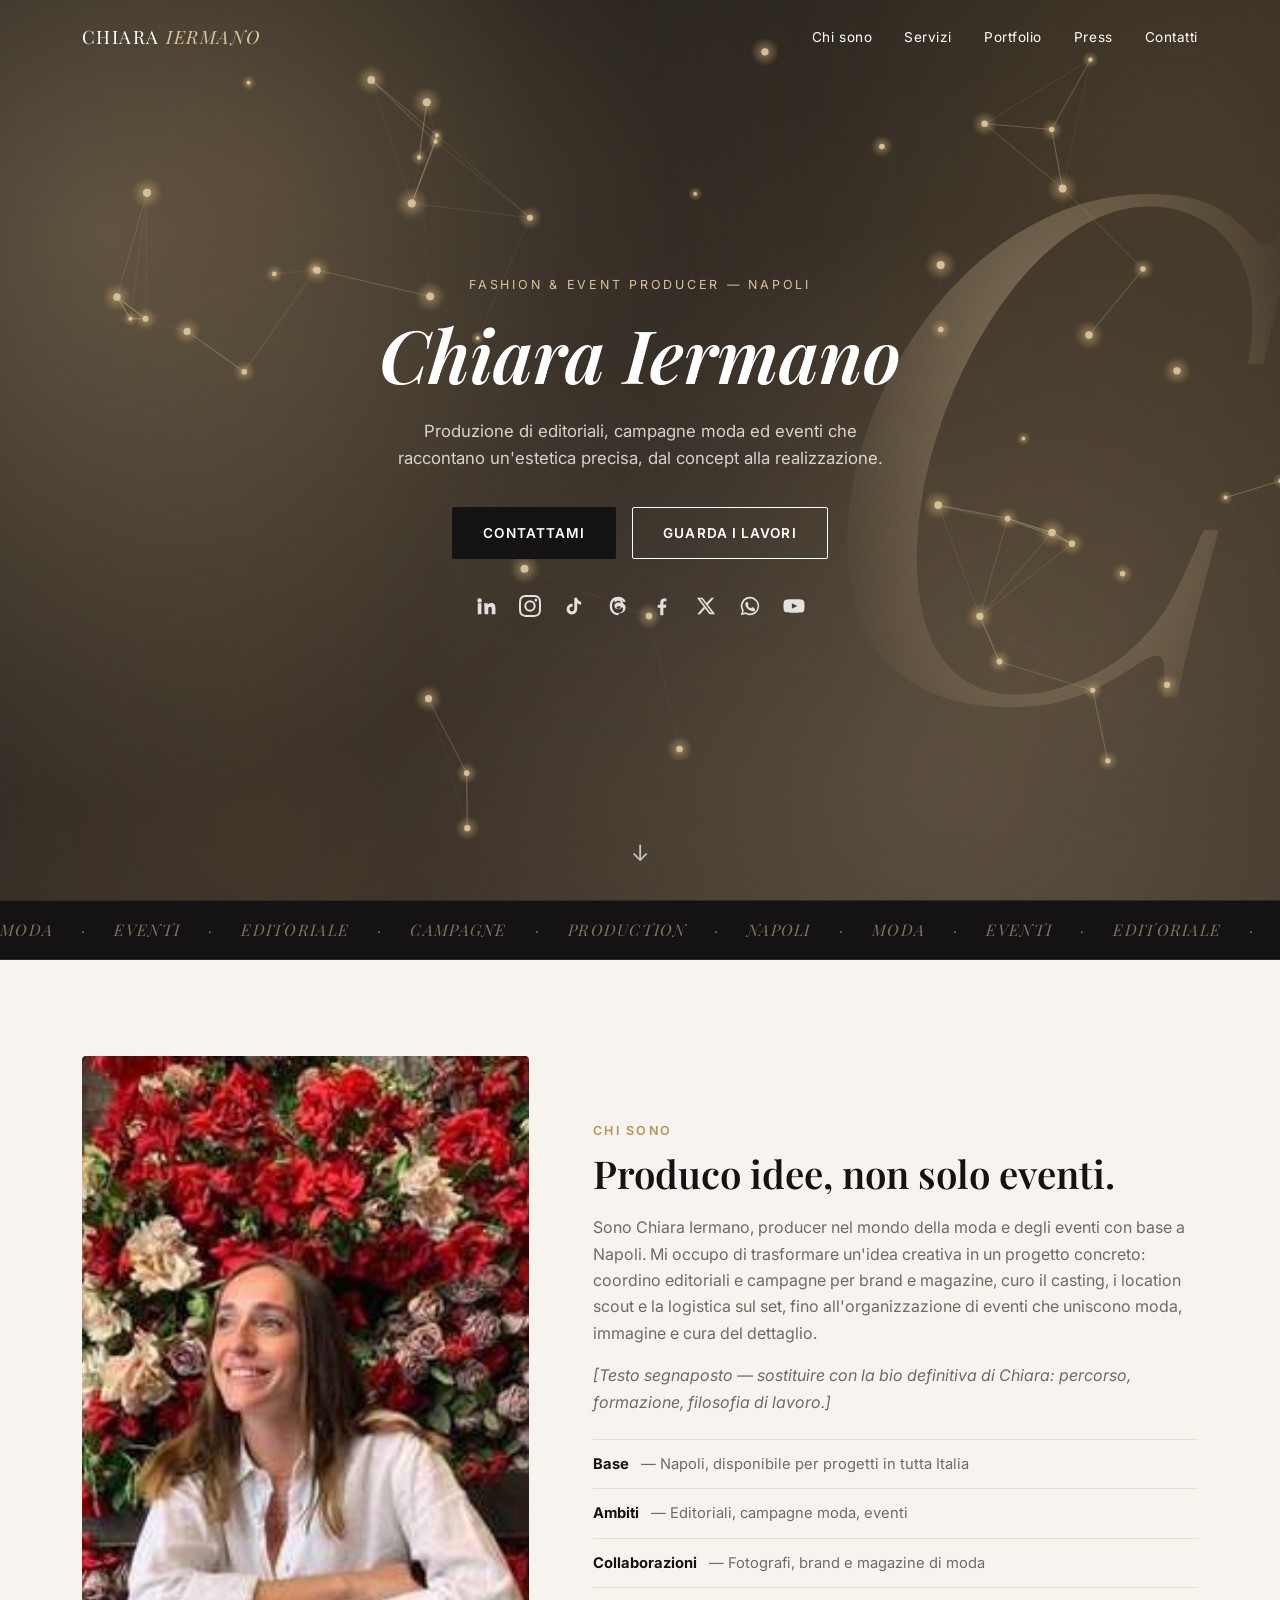
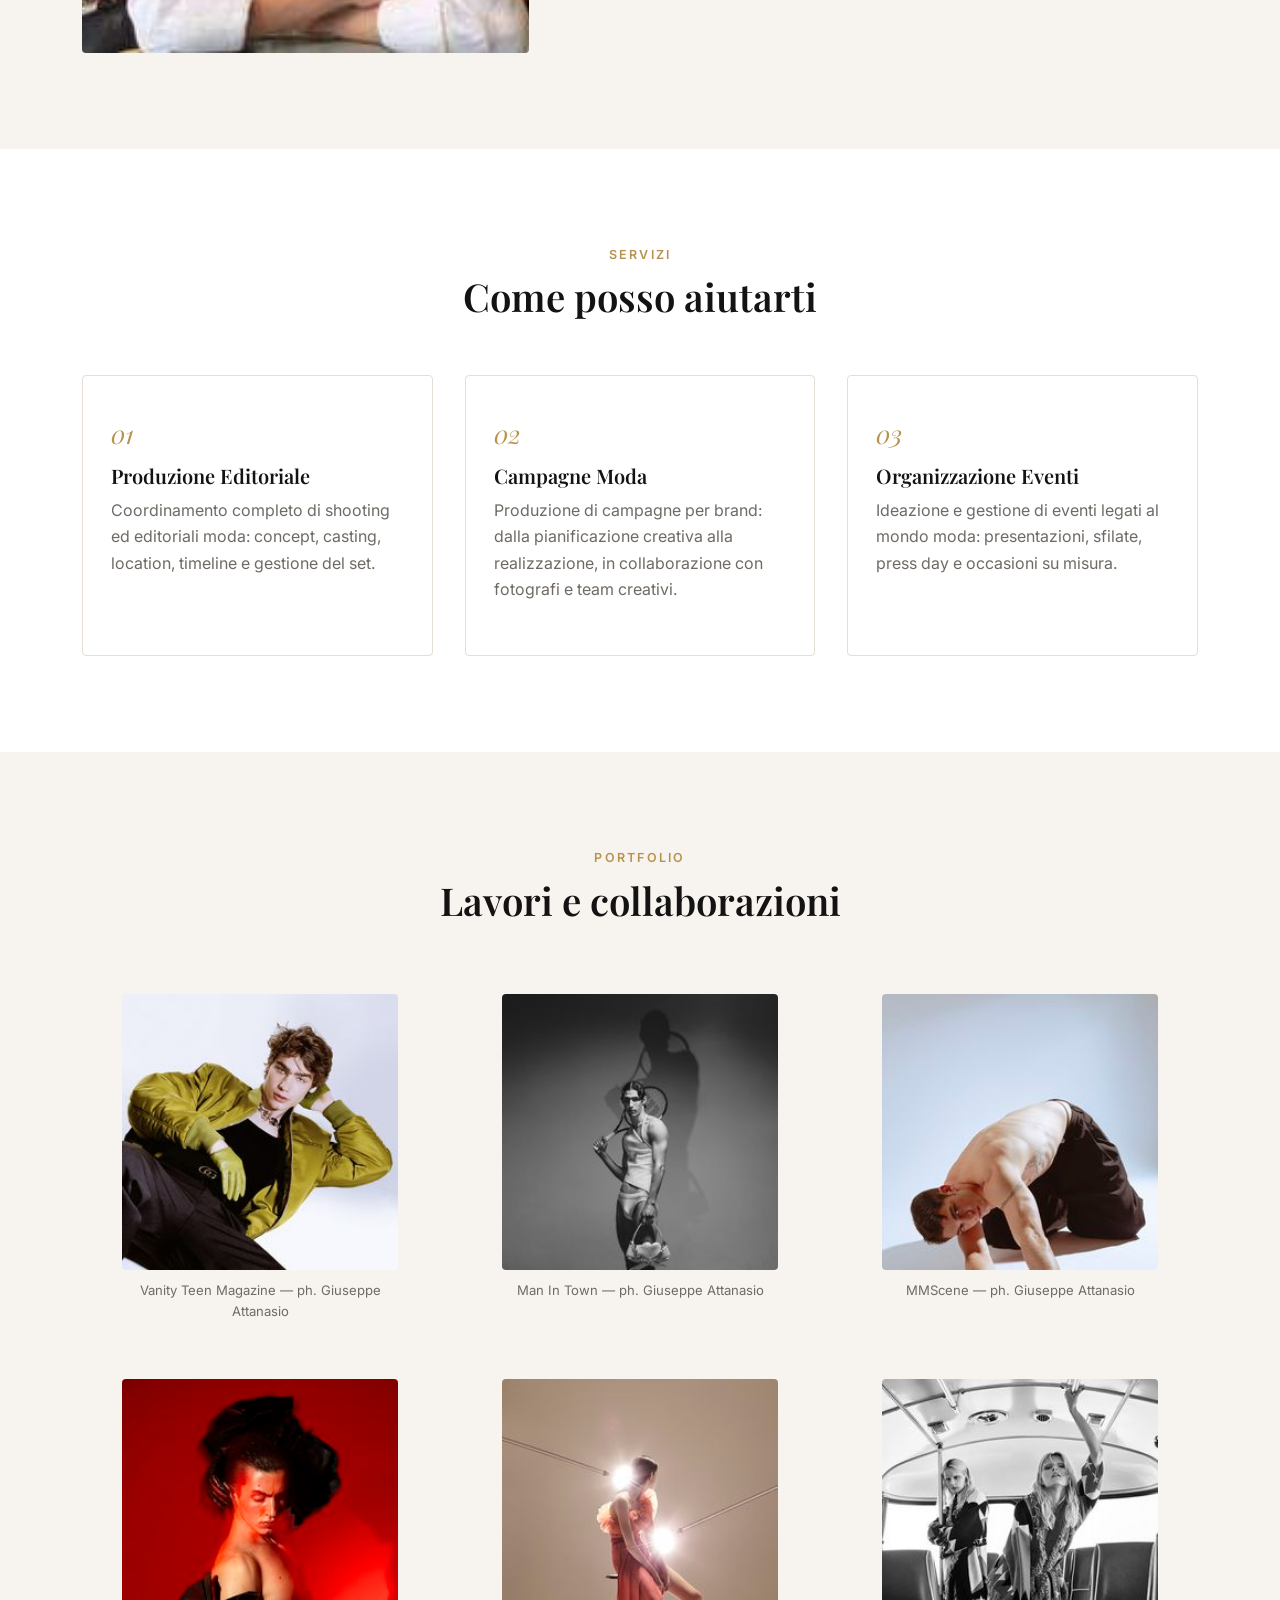
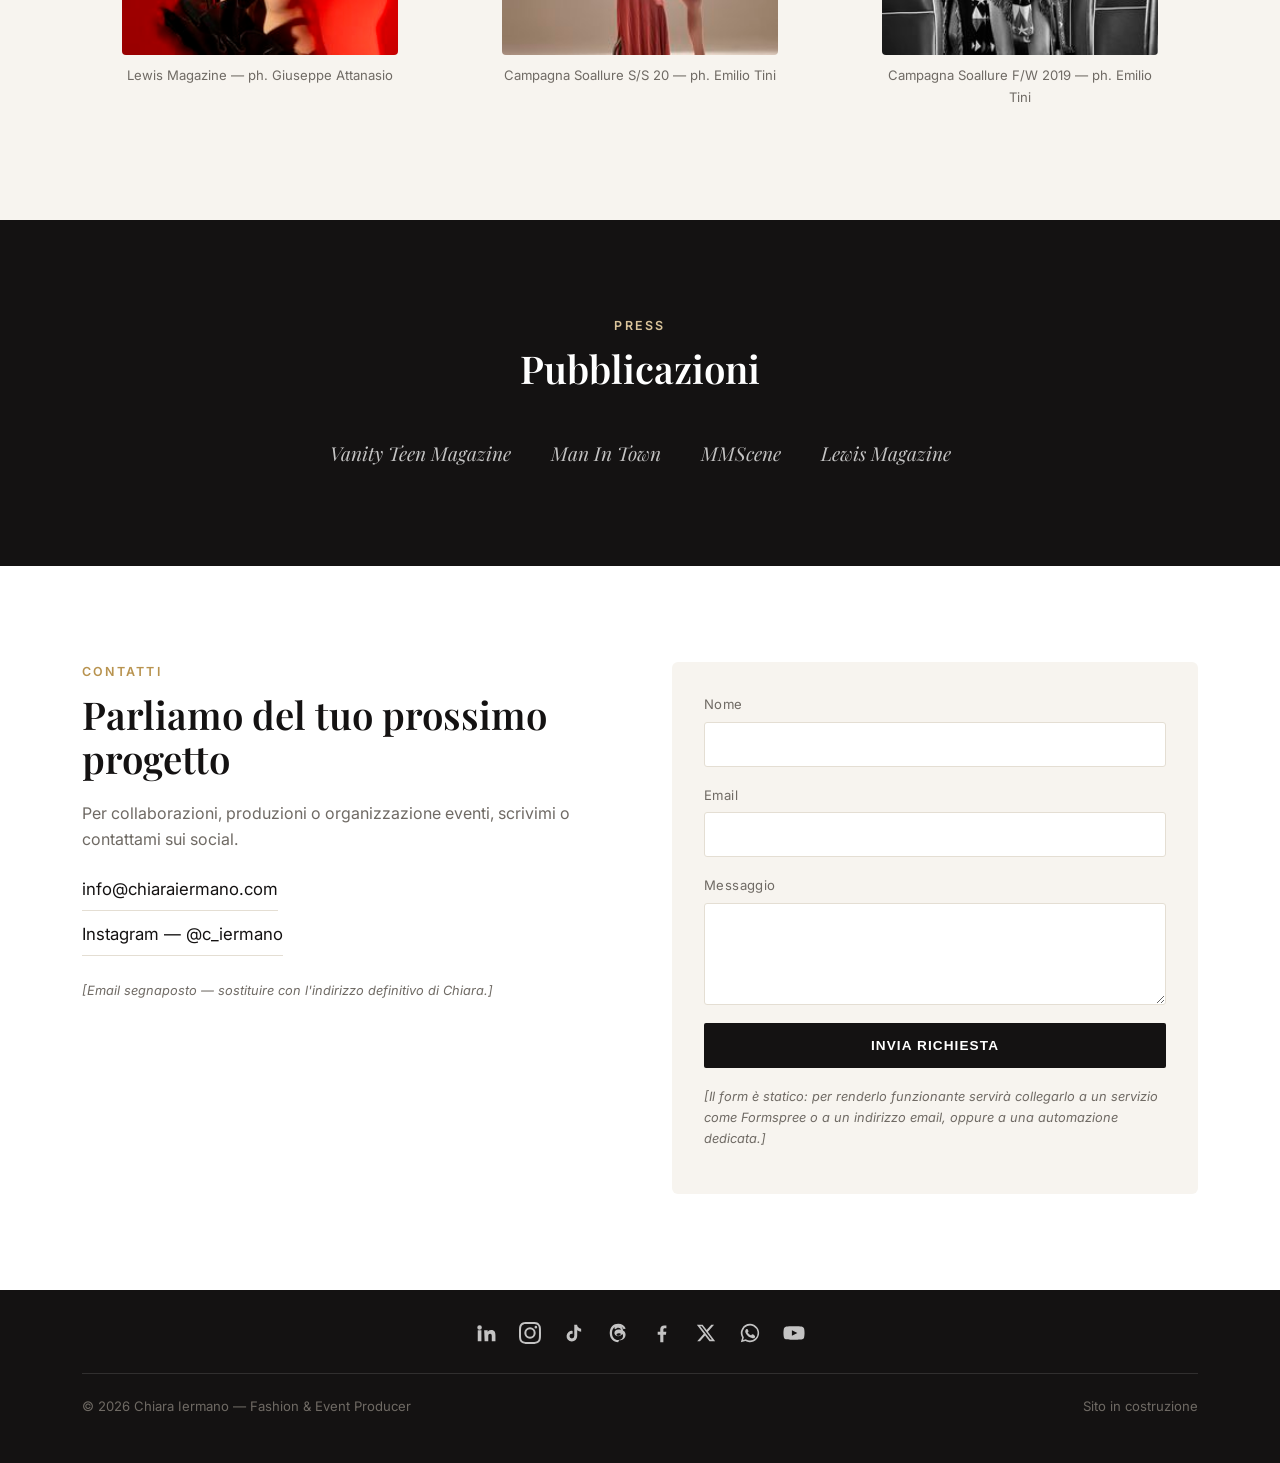
==== commit bb67e2fa: "Hero: molecole dorate al posto delle linee (pagina)" ====
--- a/index.html
+++ b/index.html
@@ -58,17 +58,10 @@
     <text x="960" y="620" font-family="Georgia, 'Playfair Display', serif" font-style="italic"
           font-size="620" fill="url(#monoFade)" text-anchor="middle" class="hero-mono">C</text>
 
-    <!-- Linee di contorno fluide, stile "one line drawing" moda -->
-    <path class="flow-line line-1" d="M 60 180 C 220 80, 340 260, 300 420 S 120 640, 260 720 S 520 700, 560 540"
-          fill="none" stroke="url(#goldLine)" stroke-width="2" stroke-linecap="round"/>
-    <path class="flow-line line-2" d="M 140 60 C 300 160, 260 320, 400 360 S 620 320, 640 480 S 460 660, 600 760"
-          fill="none" stroke="url(#goldLine)" stroke-width="1.4" stroke-linecap="round" opacity="0.7"/>
-    <path class="flow-line line-3" d="M 1120 140 C 980 220, 1040 380, 900 420 S 760 380, 700 540"
-          fill="none" stroke="url(#goldLine)" stroke-width="1.4" stroke-linecap="round" opacity="0.6"/>
   </svg>
 
-  <!-- Particelle dorate fluttuanti -->
-  <div class="hero-particles" id="hero-particles" aria-hidden="true"></div>
+  <!-- Molecole dorate che si compongono e si scompongono -->
+  <canvas class="hero-molecules" id="hero-molecules" aria-hidden="true"></canvas>
 
   <div class="hero-content">
     <p class="eyebrow">Fashion &amp; Event Producer — Napoli</p>
@@ -270,5 +263,6 @@
 </footer>
 
 <script src="js/main.js"></script>
+<script src="js/molecules.js"></script>
 </body>
 </html>
--- a/css/style.css
+++ b/css/style.css
@@ -230,22 +230,14 @@
   50%      { opacity: 0.6; }
 }
 
-.flow-line {
-  stroke-dasharray: 1400;
-  stroke-dashoffset: 1400;
-  animation: drawLine 3.2s ease forwards, floatLine 10s ease-in-out infinite;
-  animation-delay: 0.3s, 3.5s;
-  transform-origin: center;
-}
-.line-2 { animation-delay: 0.7s, 3.9s; }
-.line-3 { animation-delay: 1.1s, 4.3s; }
-
-@keyframes drawLine {
-  to { stroke-dashoffset: 0; }
-}
-@keyframes floatLine {
-  0%, 100% { transform: translateY(0) rotate(0deg); }
-  50%      { transform: translateY(-14px) rotate(0.4deg); }
+/* Canvas molecole dorate */
+.hero-molecules {
+  position: absolute;
+  inset: 0;
+  width: 100%;
+  height: 100%;
+  z-index: 0;
+  pointer-events: none;
 }
 
 /* Particelle dorate fluttuanti */
@@ -303,7 +295,7 @@
 }
 
 @media (prefers-reduced-motion: reduce) {
-  .hero-aurora, .flow-line, .hero-mono, .particle, .marquee-track {
+  .hero-aurora, .hero-mono, .particle, .marquee-track {
     animation: none !important;
   }
   .flow-line { stroke-dashoffset: 0; }
@@ -561,6 +553,40 @@
   flex-wrap: wrap;
   gap: 8px;
 }
+
+/* ===== Social rows ===== */
+.social-row {
+  display: flex;
+  flex-wrap: wrap;
+  justify-content: center;
+  align-items: center;
+  gap: 22px;
+  list-style: none;
+  margin: 0;
+  padding: 0;
+}
+.social-row a {
+  display: inline-flex;
+  width: 22px;
+  height: 22px;
+  transition: transform var(--transition), color var(--transition);
+}
+.social-row svg { width: 22px; height: 22px; fill: currentColor; }
+.social-row a:hover { transform: translateY(-2px); }
+.social-hero {
+  position: relative;
+  z-index: 1;
+  margin-top: 36px;
+  color: rgba(255,255,255,0.85);
+}
+.social-hero a:hover { color: var(--color-gold-soft); }
+.social-footer {
+  margin-bottom: 22px;
+  padding-bottom: 22px;
+  border-bottom: 1px solid rgba(255,255,255,0.12);
+  color: rgba(255,255,255,0.75);
+}
+.social-footer a:hover { color: var(--color-gold); }
 
 /* ===== Reveal animation ===== */
 [data-reveal] {
